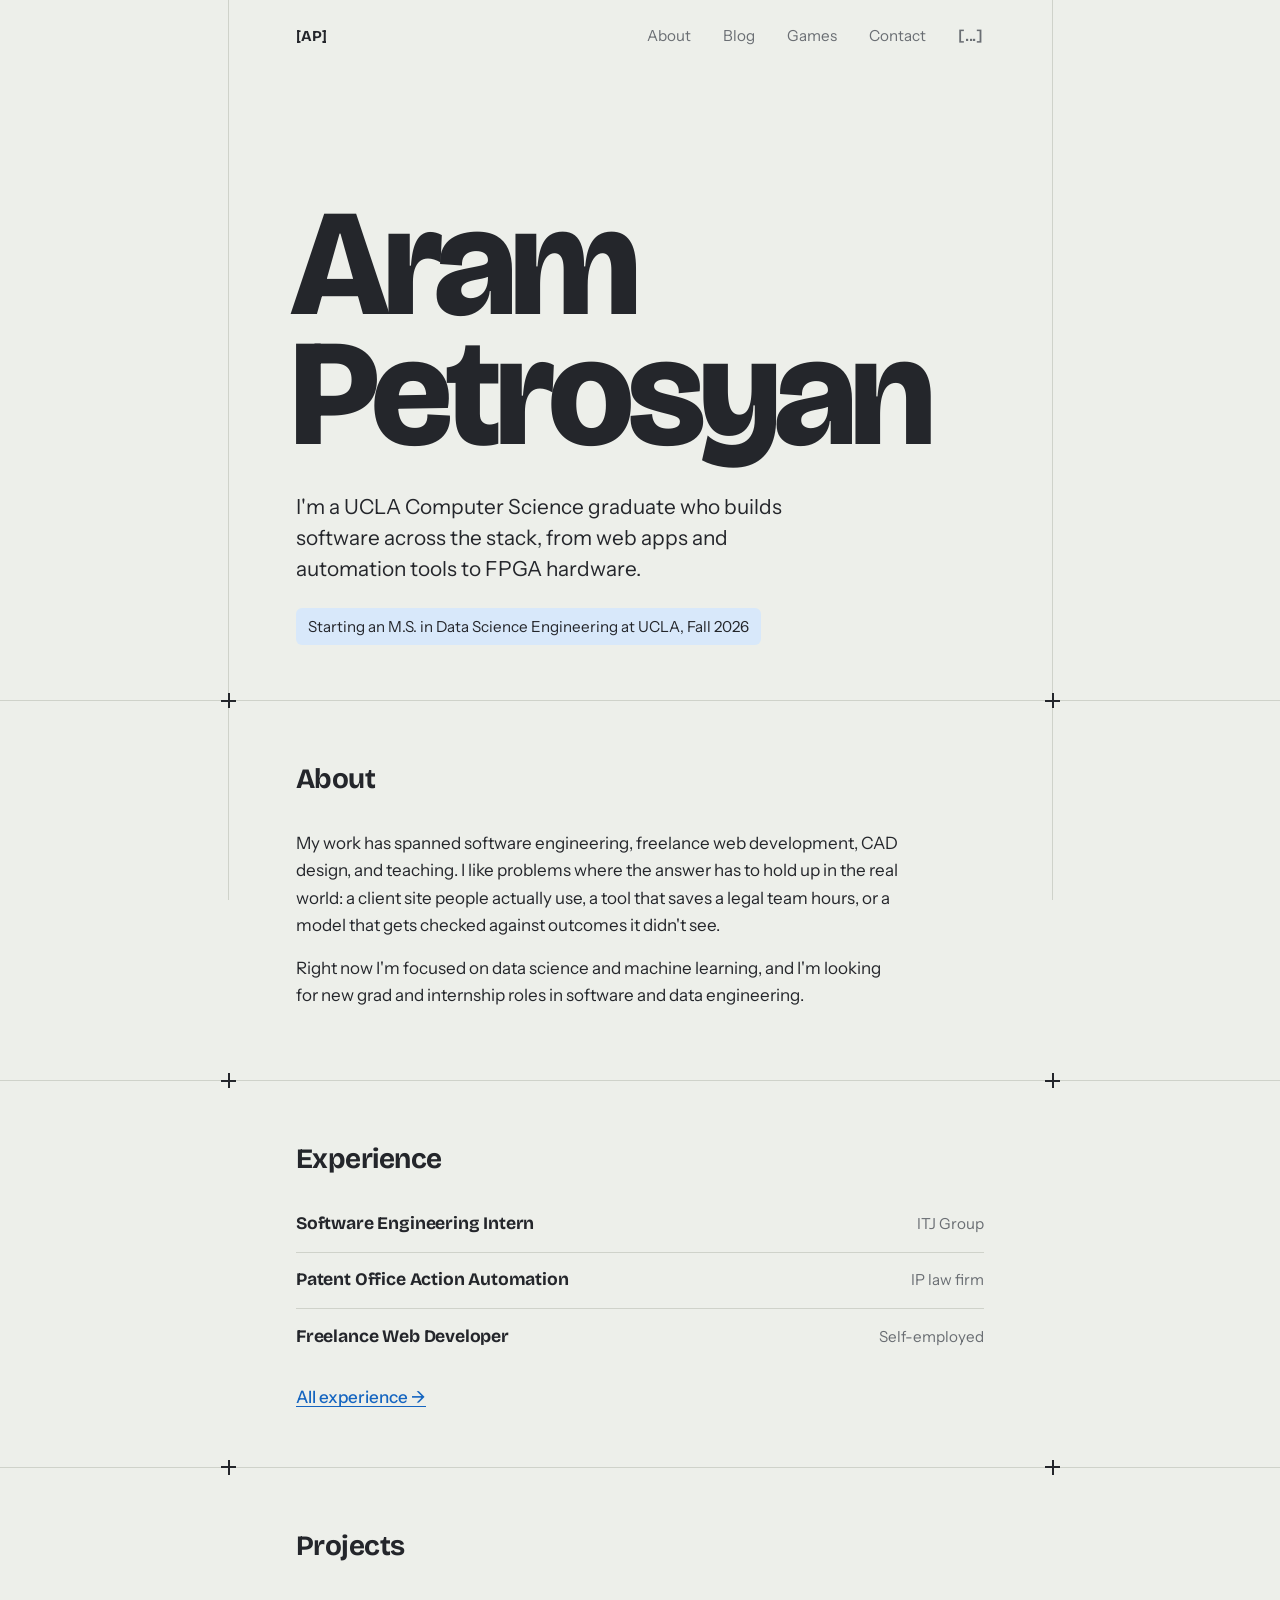
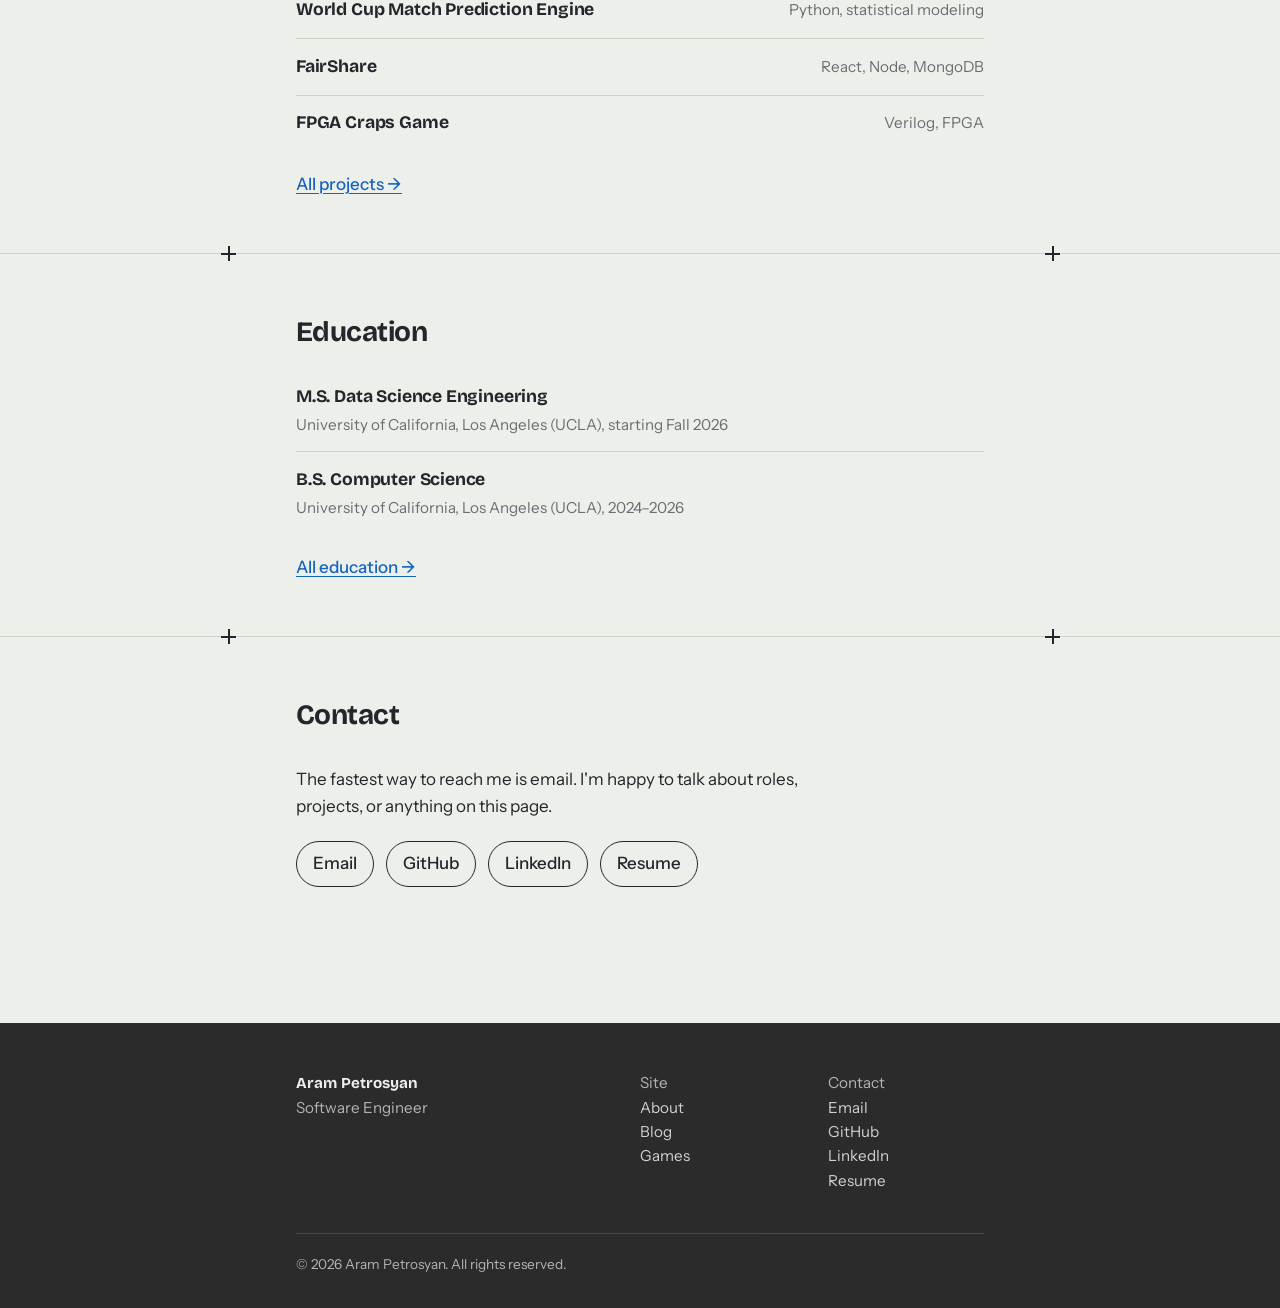
==== index.html @ 39c7d16b "Spell out UCLA's full name in education entries Use "University of California, Los Angeles (UCLA)" o" ====
<!DOCTYPE html>
<html lang="en">
<head>
<meta charset="UTF-8">
<meta name="viewport" content="width=device-width, initial-scale=1, viewport-fit=cover">
<title>AP | Portfolio</title>
<meta name="description" content="Aram, UCLA Computer Science graduate and incoming M.S. Data Science Engineering student. Software, web, and hardware projects.">
<link rel="icon" href="data:image/svg+xml,<svg xmlns='http://www.w3.org/2000/svg' viewBox='0 0 100 100'><text y='.9em' font-size='90'>&#128225;</text></svg>">

<!-- FONTS: loaded from Google Fonts. Change families here AND in styles.css -->
<link rel="preconnect" href="https://fonts.googleapis.com">
<link rel="preconnect" href="https://fonts.gstatic.com" crossorigin>
<link href="https://fonts.googleapis.com/css2?family=Bricolage+Grotesque:opsz,wght@12..96,500;12..96,700;12..96,800&family=Instrument+Sans:wght@400;500;600&display=swap" rel="stylesheet">

<!-- STYLES: all colors, fonts, and spacing live in this one file -->
<link rel="stylesheet" href="styles.css">

<!-- Applies saved theme before paint, then builds the settings panel -->
<script src="settings.js"></script>

<style>
/* Overview rows for Experience, Projects and Education: name on
   the left, detail on the right, with a link to the About page. */
.overview { list-style: none; margin: 0; padding: 0; }
.overview li {
  display: flex;
  flex-wrap: wrap;
  justify-content: space-between;
  align-items: baseline;
  gap: 0.15rem 1.5rem;
  padding: 0.85rem 0;
  border-top: 1px solid var(--line);
}
.overview li:first-child { border-top: 0; padding-top: 0; }
.overview h3 { font-size: 1.1rem; }
.overview span { color: var(--muted); font-size: 0.95rem; }
/* Education's school names are long, so they sit under the degree
   instead of beside it, keeping both rows the same shape. */
.overview.stacked li { flex-direction: column; }
.more {
  display: inline-block;
  margin-top: 1.25rem;
  font-weight: 500;
}
</style>
</head>

<body>

<!-- The two vertical rules of the drafting grid -->
<div class="page-rules" aria-hidden="true"></div>
<div class="wrap">

<!-- ============================================================
     BLOCK 1: NAV
     Add a menu item by copying one <li> line.
     Links starting with # jump to a section on this page.
     Links ending in .html go to another page.
     This nav is repeated on every page. If you change it here,
     change it on the others too.
     ============================================================ -->
<nav aria-label="Main">
  <a class="home" href="#" data-hover-text="[Aram Petrosyan]">[AP]</a>
  <ul>
    <li><a href="about.html">About</a></li>
    <li><a href="blog.html">Blog</a></li>
    <li><a href="games.html">Games</a></li>
    <li><a href="#contact">Contact</a></li>
    <li><a href="#" id="settings-btn" class="no-scramble" aria-haspopup="dialog" aria-expanded="false">[...]</a></li>
  </ul>
</nav>

<!-- ============================================================
     BLOCK 2: HERO
     Your name, one-line intro, and a status pill.
     ============================================================ -->
<header class="hero">
  <h1>Aram<br>Petrosyan</h1>
  <p>I'm a UCLA Computer Science graduate who builds software across the stack, from web apps and automation tools to FPGA hardware.</p>
  <span class="now">Starting an M.S. in Data Science Engineering at UCLA, Fall 2026</span>
</header>

<main>

<!-- ============================================================
     BLOCK 3: ABOUT
     Plain paragraphs. Add or remove <p> tags freely.
     ============================================================ -->
<section class="about" aria-labelledby="about-h">
  <h2 id="about-h">About</h2>
  <p>My work has spanned software engineering, freelance web development, CAD design, and teaching. I like problems where the answer has to hold up in the real world: a client site people actually use, a tool that saves a legal team hours, or a model that gets checked against outcomes it didn't see.</p>
  <p>Right now I'm focused on data science and machine learning, and I'm looking for new grad and internship roles in software and data engineering.</p>
</section>

<!-- ============================================================
     BLOCKS 4-6: EXPERIENCE, PROJECTS, EDUCATION (overview)
     A short preview of each. The full lists live on about.html;
     keep the highlights here in step with what's there.
     Each row is one <li>: name on the left, detail on the right.
     ============================================================ -->
<section aria-labelledby="exp-h">
  <h2 id="exp-h">Experience</h2>
  <ul class="overview">
    <li><h3>Software Engineering Intern</h3><span>ITJ Group</span></li>
    <li><h3>Patent Office Action Automation</h3><span>IP law firm</span></li>
    <li><h3>Freelance Web Developer</h3><span>Self-employed</span></li>
  </ul>
  <a class="more" href="about.html#experience">All experience &rarr;</a>
</section>

<section aria-labelledby="proj-h">
  <h2 id="proj-h">Projects</h2>
  <ul class="overview">
    <li><h3>World Cup Match Prediction Engine</h3><span>Python, statistical modeling</span></li>
    <li><h3>FairShare</h3><span>React, Node, MongoDB</span></li>
    <li><h3>FPGA Craps Game</h3><span>Verilog, FPGA</span></li>
  </ul>
  <a class="more" href="about.html#projects">All projects &rarr;</a>
</section>

<section aria-labelledby="edu-h">
  <h2 id="edu-h">Education</h2>
  <ul class="overview stacked">
    <li><h3>M.S. Data Science Engineering</h3><span>University of California, Los Angeles (UCLA), starting Fall 2026</span></li>
    <li><h3>B.S. Computer Science</h3><span>University of California, Los Angeles (UCLA), 2024&ndash;2026</span></li>
  </ul>
  <a class="more" href="about.html#education">All education &rarr;</a>
</section>

<!-- ============================================================
     BLOCK 7: CONTACT
     Each button is one <li>. The same links are in the footer.
     Resume: the PDF lives in files/. Update this path if
     you rename the file.
     ============================================================ -->
<section id="contact" class="contact" aria-labelledby="contact-h">
  <h2 id="contact-h">Contact</h2>
  <p>The fastest way to reach me is email. I'm happy to talk about roles, projects, or anything on this page.</p>
  <ul>
    <li><a href="mailto:apetrosyan15@ucla.edu">Email</a></li>
    <li><a href="https://github.com/aarampetrosyann">GitHub</a></li>
    <li><a href="https://linkedin.com/in/a-petrosyan">LinkedIn</a></li>
    <li><a href="files/aram-petrosyan-resume.pdf">Resume</a></li>
  </ul>
</section>

</main>

</div>

<!-- FOOTER: same on every page. Keep the copies on every page in sync.
     Links use this page's path back to the site root. -->
<footer class="site-footer">
  <div class="footer-inner">
    <div class="footer-cols">
      <div class="footer-id">
        <a class="footer-name" href="index.html">Aram Petrosyan</a>
        <p>Software Engineer</p>
      </div>
      <div>
        <p class="footer-h">Site</p>
        <ul>
          <li><a href="about.html">About</a></li>
          <li><a href="blog.html">Blog</a></li>
          <li><a href="games.html">Games</a></li>
        </ul>
      </div>
      <div>
        <p class="footer-h">Contact</p>
        <ul>
          <li><a href="mailto:apetrosyan15@ucla.edu">Email</a></li>
          <li><a href="https://github.com/aarampetrosyann">GitHub</a></li>
          <li><a href="https://linkedin.com/in/a-petrosyan">LinkedIn</a></li>
          <li><a href="files/aram-petrosyan-resume.pdf">Resume</a></li>
        </ul>
      </div>
    </div>
    <p class="footer-copy">&copy; <span class="yr">2026</span> Aram Petrosyan. All rights reserved.</p>
  </div>
</footer>

<!-- Hover scramble effect on the nav links -->
<script src="scramble.js"></script>
<script src="navpanel.js"></script>
<script src="marks.js"></script>
<script src="footer.js"></script>
</body>
</html>
---- styles.css ----
/* ============================================================
   1. DESIGN TOKENS
   Change a color or font here and it updates everywhere.
   Two palettes. Which one is used comes from the Theme setting
   in the nav panel, which defaults to light and is remembered
   per visitor. settings.js writes data-theme on <html>.
   ============================================================ */
:root {
  --paper:       #0D0D0D;  /* page background, neutral near-black */
  --ink:         #ECECEC;  /* main text, neutral off-white */
  --muted:       #9A9A9A;  /* secondary text: companies, stacks */
  --line:        #2C2C2C;  /* dividers and the timeline rail */
  --accent:      #1E90FF;  /* links and timeline dots, dodger blue */
  --accent-soft: #10243C;  /* status pill and code block background */
  --alert:       #D8293F;  /* the 404 number, cardinal red */
  --surface:     #C8C8C8;  /* nav hover panel, a neutral light gray */

  /* Game tiles on games.html. Each game has a box color and a
     text color picked for contrast on it. Same in both themes. */
  --game-takuzu:      #93C572;  /* pistachio green */
  --game-takuzu-ink:  #0D0D0D;
  --game-kakuro:      #1E90FF;  /* dodger blue */
  --game-kakuro-ink:  #0D0D0D;
  --game-shikaku:     #C41E3A;  /* cardinal red */
  --game-shikaku-ink: #0D0D0D;

  --display: "Bricolage Grotesque", "Helvetica Neue", Arial, sans-serif;
  --body:    "Instrument Sans", system-ui, -apple-system, "Segoe UI", sans-serif;

  --measure: 46rem;        /* max width of the whole page */
  --gutter: 2.75rem;       /* breathing room between text and the rules */
  --edge: min(calc(var(--measure) / 2 + var(--gutter)), calc(50vw - 1px)); /* x of the vertical rules */

  color-scheme: dark;      /* makes scrollbars and form fields match */

  box-sizing: border-box;
  padding-top: env(safe-area-inset-top, 0px);
  padding-bottom: env(safe-area-inset-bottom, 0px);
}

/* Light theme. Applied when the settings panel sets
   data-theme="light" on <html>. Dark is the default. */
:root[data-theme="light"] {
  --paper:       #EDEFEA;
  --ink:         #24262B;
  --muted:       #6A6E73;
  --line:        #CFD2CA;
  --accent:      #1565C0;
  --accent-soft: #D8E8FA;
  --alert:       #B31E36;
  --surface:     #2B2B2B;  /* nav hover panel, a neutral dark gray */
  color-scheme: light;
}

/* ============================================================
   2. BASE
   ============================================================ */
*, *::before, *::after { box-sizing: inherit; }

html {
  scroll-behavior: smooth;
  scroll-padding-top: env(safe-area-inset-top, 0px);
}
@media (prefers-reduced-motion: reduce) {
  html { scroll-behavior: auto; }
}

body {
  margin: 0;
  background: var(--paper);
  color: var(--ink);
  font-family: var(--body);
  font-size: 1.0625rem;
  line-height: 1.6;
  -webkit-font-smoothing: antialiased;
}

a {
  color: var(--accent);
  text-underline-offset: 3px;
  text-decoration-thickness: 1px;
}
a:hover { text-decoration-thickness: 2px; }

:focus-visible {
  outline: 2px solid var(--accent);
  outline-offset: 3px;
  border-radius: 2px;
}

.wrap {
  position: relative;      /* the nav hover panel positions against this */
  max-width: var(--measure);
  margin: 0 auto;
  padding: 0 1.5rem;
}

/* Every section gets the same rhythm and divider. */
section {
  position: relative;
  padding: 3.5rem 0;
}

h2 {
  font-family: var(--display);
  font-weight: 700;
  font-size: 1.75rem;
  letter-spacing: -0.02em;
  margin: 0 0 1.75rem;
}

h3 {
  font-family: var(--display);
  font-weight: 700;
  font-size: 1.2rem;
  letter-spacing: -0.01em;
  margin: 0;
}

/* ============================================================
   3. NAV  (block 1)
   ============================================================ */
nav {
  display: flex;
  flex-wrap: wrap;
  justify-content: space-between;
  align-items: center;
  gap: 0.5rem 1.5rem;
  padding: 1.5rem 0;
  font-size: 0.95rem;
}
nav .home {
  font-family: var(--display);
  font-weight: 700;
  color: var(--ink);
  text-decoration: none;
}
nav ul {
  list-style: none;
  display: flex;
  flex-wrap: wrap;
  gap: 2rem;              /* breathing room for the hover scramble */
  margin: 0;
  padding: 0;
}
nav ul li { white-space: nowrap; }
nav ul [aria-current="page"] { color: var(--ink); font-weight: 600; }
nav ul a { color: var(--muted); text-decoration: none; }
nav ul a:hover { color: var(--ink); }
nav a { transition: color 0.2s ease; }

/* While the hover panel is down, the header sits on the bright panel
   surface, so its text takes the page background color instead. */
body.nav-open nav .home,
body.nav-open nav ul a,
body.nav-open nav ul a:hover,
body.nav-open nav ul [aria-current="page"] { color: var(--paper); }

/* ============================================================
   4. HERO  (block 2)
   The one loud moment on the page. Keep everything else quiet.
   ============================================================ */
.hero {
  position: relative;
  /* Generous top padding so the nav panel slides over empty space
     rather than across the name. */
  padding: 8rem 0 3.5rem;
}
.hero h1 {
  font-family: var(--display);
  font-weight: 800;
  font-size: clamp(4.5rem, 18vw, 9.5rem); /* scales with screen width */
  line-height: 0.85;
  letter-spacing: -0.045em;
  margin: 0 0 2rem -0.04em;
}
.hero p {
  font-size: 1.3rem;
  line-height: 1.5;
  max-width: 34rem;
  margin: 0 0 1.5rem;
}
.now {
  display: inline-block;
  background: var(--accent-soft);
  padding: 0.4rem 0.75rem;
  border-radius: 6px;
  font-size: 0.95rem;
}

/* ============================================================
   5. ABOUT  (block 3)
   ============================================================ */
.about p { margin: 0 0 1rem; max-width: 38rem; }

/* ============================================================
   6. EXPERIENCE  (block 4)
   A vertical rail, since a career actually is a sequence.
   ============================================================ */
.timeline {
  list-style: none;
  margin: 0;
  padding: 0 0 0 1.25rem;
  border-left: 2px solid var(--line);
}
.timeline li { position: relative; padding-bottom: 1.75rem; }
.timeline li:last-child { padding-bottom: 0; }
.timeline li::before {           /* the dot on the rail */
  content: "";
  position: absolute;
  left: calc(-1.25rem - 6px);
  top: 0.45rem;
  width: 10px;
  height: 10px;
  border-radius: 50%;
  background: var(--paper);
  border: 2px solid var(--accent);
}
.timeline p { margin: 0; }
.org { color: var(--muted); margin: 0.1rem 0 0.35rem; }

/* ============================================================
   7. PROJECTS  (block 5)
   Plain rows separated by rules, not boxed cards.
   ============================================================ */
.projects { list-style: none; margin: 0; padding: 0; }
.projects li {
  display: grid;
  grid-template-columns: 1fr auto;  /* title left, links right */
  gap: 0.25rem 1.5rem;
  padding: 1.25rem 0;
  border-top: 1px solid var(--line);
}
.projects li:first-child { border-top: 0; padding-top: 0; }
.projects p {
  grid-column: 1 / -1;
  margin: 0.3rem 0 0;
  max-width: 38rem;
}
.projects .links { font-size: 0.95rem; white-space: nowrap; }
/* Code and Demo links sit quietly in the row's own text color, and
   only pick up the accent and a heavier underline on hover. */
.projects .links a {
  color: var(--ink);
  text-decoration-color: currentColor;
}
.projects .links a:hover {
  color: var(--accent);
  text-decoration-thickness: 2px;
}
.stack {
  grid-column: 1 / -1;
  margin-top: 0.4rem;
  color: var(--muted);
  font-size: 0.9rem;
}

/* ============================================================
   8. EDUCATION  (block 6)
   ============================================================ */
.edu { display: grid; gap: 1.25rem; }
.edu p { margin: 0.1rem 0 0; color: var(--muted); }

/* ============================================================
   9. CONTACT  (block 7)
   ============================================================ */
.contact p { margin: 0 0 1.25rem; max-width: 34rem; }
.contact ul {
  list-style: none;
  margin: 0;
  padding: 0;
  display: flex;
  flex-wrap: wrap;
  gap: 0.75rem;
}
.contact ul a {
  display: inline-block;
  padding: 0.55rem 1rem;
  border: 1.5px solid var(--ink);
  border-radius: 999px;
  color: var(--ink);
  text-decoration: none;
  font-weight: 500;
}
.contact ul a:hover { background: var(--ink); color: var(--paper); }

/* ============================================================
   10. FOOTER  (every page)
   A full-width band below the content, in the same color as the
   nav hover panel: dark gray in light mode, light gray in dark.
   It sits outside .wrap so it can run edge to edge.
   ============================================================ */
.site-footer {
  margin-top: 5rem;
  background: var(--surface);
  color: var(--paper);
  font-size: 0.95rem;
  line-height: 1.6;
}
.footer-inner {
  max-width: var(--measure);
  margin: 0 auto;
  padding: 3rem 1.5rem 2rem;
}
.footer-cols {
  display: grid;
  grid-template-columns: 2fr 1fr 1fr;
  gap: 2rem;
}
.footer-cols p { margin: 0; }
.footer-cols ul { list-style: none; margin: 0; padding: 0; }
.footer-name {
  font-family: var(--display);
  font-weight: 700;
  text-decoration: none;
}
.footer-id p,
.footer-h { opacity: 0.7; }
.site-footer a { color: var(--paper); }
.footer-cols ul a { text-decoration: none; opacity: 0.85; }
.footer-cols ul a:hover { opacity: 1; text-decoration: underline; }
.footer-copy {
  margin: 2.5rem 0 0;
  padding-top: 1.25rem;
  border-top: 1px solid color-mix(in srgb, var(--paper) 20%, transparent);
  font-size: 0.85rem;
  opacity: 0.7;
}

@media (max-width: 560px) {
  .footer-cols { grid-template-columns: 1fr 1fr; }
  .footer-id { grid-column: 1 / -1; }
}

/* ============================================================
   11. SMALL SCREENS
   Everything above is mobile-safe already; these are tweaks.
   ============================================================ */
@media (max-width: 560px) {
  nav ul { gap: 1.1rem; font-size: 0.9rem; }
  .hero { padding-top: 5rem; }
  .hero p { font-size: 1.15rem; }
  .projects li { grid-template-columns: 1fr; }
}

/* ============================================================
   12. SUBPAGE HEADER  (games.html, blog.html)
   Smaller than the home hero so the home page stays the loudest.
   ============================================================ */
.page-head {
  position: relative;
  padding: 6rem 0 2.5rem;   /* clears the nav panel, same as the hero */
}
.page-head h1 {
  font-family: var(--display);
  font-weight: 800;
  font-size: clamp(2.75rem, 9vw, 4.5rem);
  line-height: 0.95;
  letter-spacing: -0.035em;
  margin: 0 0 1rem -0.03em;
}
.page-head p {
  font-size: 1.15rem;
  max-width: 34rem;
  margin: 0;
}

.note { color: var(--muted); margin: 0; }

/* ============================================================
   14. POST LIST  (blog.html)
   ============================================================ */
.posts { list-style: none; margin: 0; padding: 0; }
.posts li {
  padding: 1.5rem 0;
  border-top: 1px solid var(--line);
}
.posts li:first-child { border-top: 0; padding-top: 0; }
.posts h3 { margin: 0.2rem 0 0; font-size: 1.35rem; }
.posts h3 a { color: var(--ink); text-decoration: none; }
.posts h3 a:hover { color: var(--accent); }
.posts p { margin: 0.4rem 0 0; max-width: 36rem; }

.date {
  color: var(--muted);
  font-size: 0.9rem;
  margin: 0;
}

/* ============================================================
   15. POST PAGE  (posts/*.html)
   Longer line-height and tighter measure for reading.
   ============================================================ */
.post {
  padding: 3rem 0 2rem;
  max-width: 34rem;
}
.post h1 {
  font-family: var(--display);
  font-weight: 800;
  font-size: clamp(2.25rem, 7vw, 3.25rem);
  line-height: 1.05;
  letter-spacing: -0.03em;
  margin: 0.5rem 0 2rem;
}
.post h2 {
  font-size: 1.4rem;
  margin: 2.5rem 0 0.75rem;
}
.post p { margin: 0 0 1.25rem; line-height: 1.7; }

.post blockquote {
  margin: 1.75rem 0;
  padding-left: 1.25rem;
  border-left: 3px solid var(--accent);
  color: var(--muted);
}
.post blockquote p { margin: 0; }

.post pre {
  background: var(--accent-soft);
  padding: 1rem 1.25rem;
  border-radius: 8px;
  overflow-x: auto;      /* long lines scroll inside the box */
  font-size: 0.9rem;
  line-height: 1.5;
}
.post code { font-family: ui-monospace, "SF Mono", Menlo, Consolas, monospace; }

/* ============================================================
   16. 404 PAGE  (404.html)
   Centered in the viewport, one big pistachio number.
   ============================================================ */
.notfound {
  min-height: 60vh;
  display: flex;
  flex-direction: column;
  justify-content: center;
  padding: 4rem 0;
  border-bottom: 0;
}
.notfound .code {
  font-family: var(--display);
  font-weight: 800;
  font-size: clamp(5rem, 20vw, 11rem);
  line-height: 0.8;
  letter-spacing: -0.05em;
  color: var(--alert);
  margin: 0 0 1.5rem -0.04em;
}
.notfound h1 {
  font-family: var(--display);
  font-weight: 700;
  font-size: clamp(1.75rem, 5vw, 2.5rem);
  letter-spacing: -0.02em;
  margin: 0 0 0.75rem;
}
.notfound > p {
  color: var(--muted);
  max-width: 30rem;
  margin: 0 0 2rem;
}
/* ============================================================
   17. SETTINGS PANEL  (the [...] tab in the nav)
   ============================================================ */
#settings-btn {
  letter-spacing: 0.05em;
  font-weight: 600;
}
#settings-btn[aria-expanded="true"] { color: var(--ink); }

.settings-panel {
  position: fixed;
  top: calc(4.25rem + env(safe-area-inset-top, 0px));
  right: 1.5rem;
  z-index: 20;
  width: 13rem;
  padding: 1rem;
  background: var(--paper);
  border: 1px solid var(--line);
  border-radius: 10px;
  box-shadow: 0 12px 32px rgba(0, 0, 0, 0.45);
}
.settings-row-label {
  margin: 0 0 0.45rem;
  color: var(--muted);
  font-size: 0.8rem;
  text-transform: uppercase;
  letter-spacing: 0.08em;
}
.settings-row-label + .settings-seg { margin-bottom: 1rem; }
.settings-seg:last-child { margin-bottom: 0; }

.settings-seg {
  display: flex;
  border: 1px solid var(--line);
  border-radius: 999px;
  overflow: hidden;
}
.settings-seg button {
  flex: 1;
  font: inherit;
  font-size: 0.9rem;
  padding: 0.4rem 0;
  background: none;
  border: 0;
  color: var(--muted);
  cursor: pointer;
}
.settings-seg button:hover { color: var(--ink); }
.settings-seg button[aria-pressed="true"] {
  background: var(--accent);
  color: var(--paper);
  font-weight: 600;
}

@media (max-width: 560px) {
  .settings-panel { right: 1rem; left: 1rem; width: auto; }
}

/* ============================================================
   18. NAV HOVER PANEL  (built by navpanel.js)
   Pinned to the very top of the screen and full width, it slides
   down behind the header on tab hover. The header sits above it,
   so the nav stays readable over the panel background.
   ============================================================ */
nav {
  position: relative;
  z-index: 12;             /* keeps the header above the panel */
}

.navpanel {
  position: fixed;
  top: 0;
  left: 0;
  right: 0;
  width: 100%;
  z-index: 10;
  background: var(--surface);
  overflow: hidden;        /* clips the content while closed */
  max-height: 0;
  pointer-events: none;
  /* max-height is set in px by navpanel.js, measured from the real
     content, so the animation time matches the visible movement. */
  transition: max-height 0.55s cubic-bezier(0.32, 0.12, 0.2, 1);
}
.navpanel.open {
  pointer-events: auto;
}

.navpanel-inner {
  position: relative;      /* the settings block positions against this */
  max-width: var(--measure);
  margin: 0 auto;
  /* padding-top is set by navpanel.js to clear the header */
  padding: 0 1.5rem 1.4rem;
  /* One shared line height for everything in the panel, and no
     gaps between rows, so each line of the description sits level
     with the matching row in the columns beside it. */
  font-size: 0.95rem;
  line-height: 1.6;
  transform: translateY(-0.5rem);
  opacity: 0;
  transition: transform 0.52s cubic-bezier(0.22, 0.61, 0.25, 1), opacity 0.4s ease;
}
.navpanel.open .navpanel-inner {
  transform: translateY(0);
  opacity: 1;
}

/* Crossfade when moving between tabs while the panel is open.
   navpanel.js adds .swapping, waits for the fade out, swaps the
   text, then removes it so the new text fades back in. */
.navpanel-inner > * {
  transition: opacity 0.22s ease, transform 0.22s ease;
}
.navpanel-inner.swapping > * {
  opacity: 0;
  transform: translateY(-2px);
  transition-duration: 0.16s;
}
@media (prefers-reduced-motion: reduce) {
  .navpanel-inner > * { transition: none; }
  .navpanel-inner.swapping > * { transform: none; }
}

.navpanel-title {
  font-family: var(--display);
  font-weight: 700;
  font-size: 0.95rem;      /* same size as [AP] in the corner */
  color: var(--paper);     /* page background color, on the bright panel */
  margin: 0;
}
.navpanel-desc {
  margin: 0;
  color: var(--paper);
  opacity: 0.88;
  /* max-width is set by navpanel.js so the line stops short of the
     first tab. This value only applies before that runs. */
  max-width: 22rem;
}

@media (max-width: 560px) {
  .navpanel-inner { padding-bottom: 1.2rem; }
}

/* ============================================================
   19. SETTINGS INSIDE THE NAV PANEL
   Rows are placed by navpanel.js so the first one lines up
   under the first tab, with its choices lined up under Blog.
   ============================================================ */
.navpanel-settings {
  position: absolute;
  display: grid;
  color: var(--paper);
}
/* Needed because display: grid above overrides the browser's own
   rule for the hidden attribute, which is what kept the settings
   rows showing on every tab instead of only under [...]. */
.navpanel-settings[hidden] { display: none; }
.navset-row { display: flex; align-items: baseline; gap: 1rem; }
.navset-label { flex: 0 0 var(--navset-label, auto); opacity: 0.7; }
.navset-opts { display: flex; align-items: baseline; gap: 0.4rem; }
.navset-opts button {
  font: inherit;
  background: none;
  border: 0;
  padding: 0;
  color: var(--paper);
  opacity: 0.5;
  cursor: pointer;
}
.navset-opts button:hover { opacity: 0.85; }
.navset-opts button[aria-pressed="true"] {
  opacity: 1;
  font-weight: 700;
}
.navset-sep { opacity: 0.35; }

/* Link column under the first tab, e.g. the game list on Games
   or the section list on About.
   Placed by navpanel.js the same way as the settings rows. */
.navpanel-links {
  position: absolute;
  display: grid;
  margin: 0;
  padding: 0;
  list-style: none;
}
.navpanel-links[hidden] { display: none; }
.navpanel-links a {
  color: var(--paper);
  opacity: 0.7;
  text-decoration: none;
}
.navpanel-links a:hover { opacity: 1; }

/* ============================================================
   20. PAGE BLUR BEHIND THE PANEL
   Sits below the panel and the header, so both stay sharp.
   ============================================================ */
.navblur {
  position: fixed;
  inset: 0;
  z-index: 9;
  pointer-events: none;
  opacity: 0;
  backdrop-filter: blur(4px);
  -webkit-backdrop-filter: blur(4px);
  background: color-mix(in srgb, var(--paper) 35%, transparent);
  transition: opacity 0.5s cubic-bezier(0.32, 0.12, 0.2, 1);
}
.navblur.on { opacity: 1; }

@media (max-width: 560px) {
  .navpanel-settings,
  .navpanel-links {
    position: static;
    margin-top: 1rem;
  }
}

/* ============================================================
   21. DRAFTING GRID
   Horizontal dividers run the full width of the window, two
   vertical rules run the full height at the content edges, and
   a bold + sits at every crossing.

   The divider is a pseudo-element, not a background, because a
   background is clipped to its element and would stop at the
   content column. The + marks are added by marks.js.
   ============================================================ */
.hero::after,
.page-head::after,
section::after {
  content: "";
  position: absolute;
  bottom: 0;
  left: 50%;
  transform: translateX(-50%);
  width: 100vw;
  height: 1px;
  background: var(--line);
}

/* The last section on a page closes nothing off, so no line there. */
section:last-of-type::after { content: none; }

.xmark {
  /* A drawn cross rather than a + character. Its two bars are
     centered on the exact hairline positions, so the lines run
     inside the bars instead of across the glyph. Font metrics
     never enter into it, and nothing needs masking. */
  position: absolute;
  bottom: 0;
  width: 15px;
  height: 15px;
  /* the half pixels center it on the 1px lines, not beside them */
  transform: translate(calc(-50% + 0.5px), calc(50% - 0.5px));
  /* ::after is generated as the element's last child, so the divider
     line paints after these spans. Lifting them one layer puts the
     cross on top, where it hides the hairline instead of being cut
     by it. */
  z-index: 1;
  pointer-events: none;
}
.xmark::before,
.xmark::after {
  content: "";
  position: absolute;
  background: var(--ink);
}
.xmark::before {          /* vertical bar */
  top: 0;
  bottom: 0;
  left: 50%;
  width: 2px;
  transform: translateX(-50%);
}
.xmark::after {           /* horizontal bar */
  left: 0;
  right: 0;
  top: 50%;
  height: 2px;
  transform: translateY(-50%);
}
.xmark.left  { left: calc(50% - var(--edge)); }
.xmark.right { left: calc(50% + var(--edge)); }

.page-rules {
  position: fixed;
  inset: 0;
  z-index: -1;                        /* behind the content, above the page background */
  pointer-events: none;
}
.page-rules::before,
.page-rules::after {
  content: "";
  position: absolute;
  top: 0;
  bottom: 0;
  width: 1px;
  background: var(--line);
}
.page-rules::before { left: calc(50% - var(--edge)); }
.page-rules::after  { left: calc(50% + var(--edge)); }

/* Below the content column width the rules would sit on the very
   edge of the screen, so they are dropped along with the marks. */
@media (max-width: 52rem) {
  .page-rules { display: none; }
  .xmark { display: none; }
}
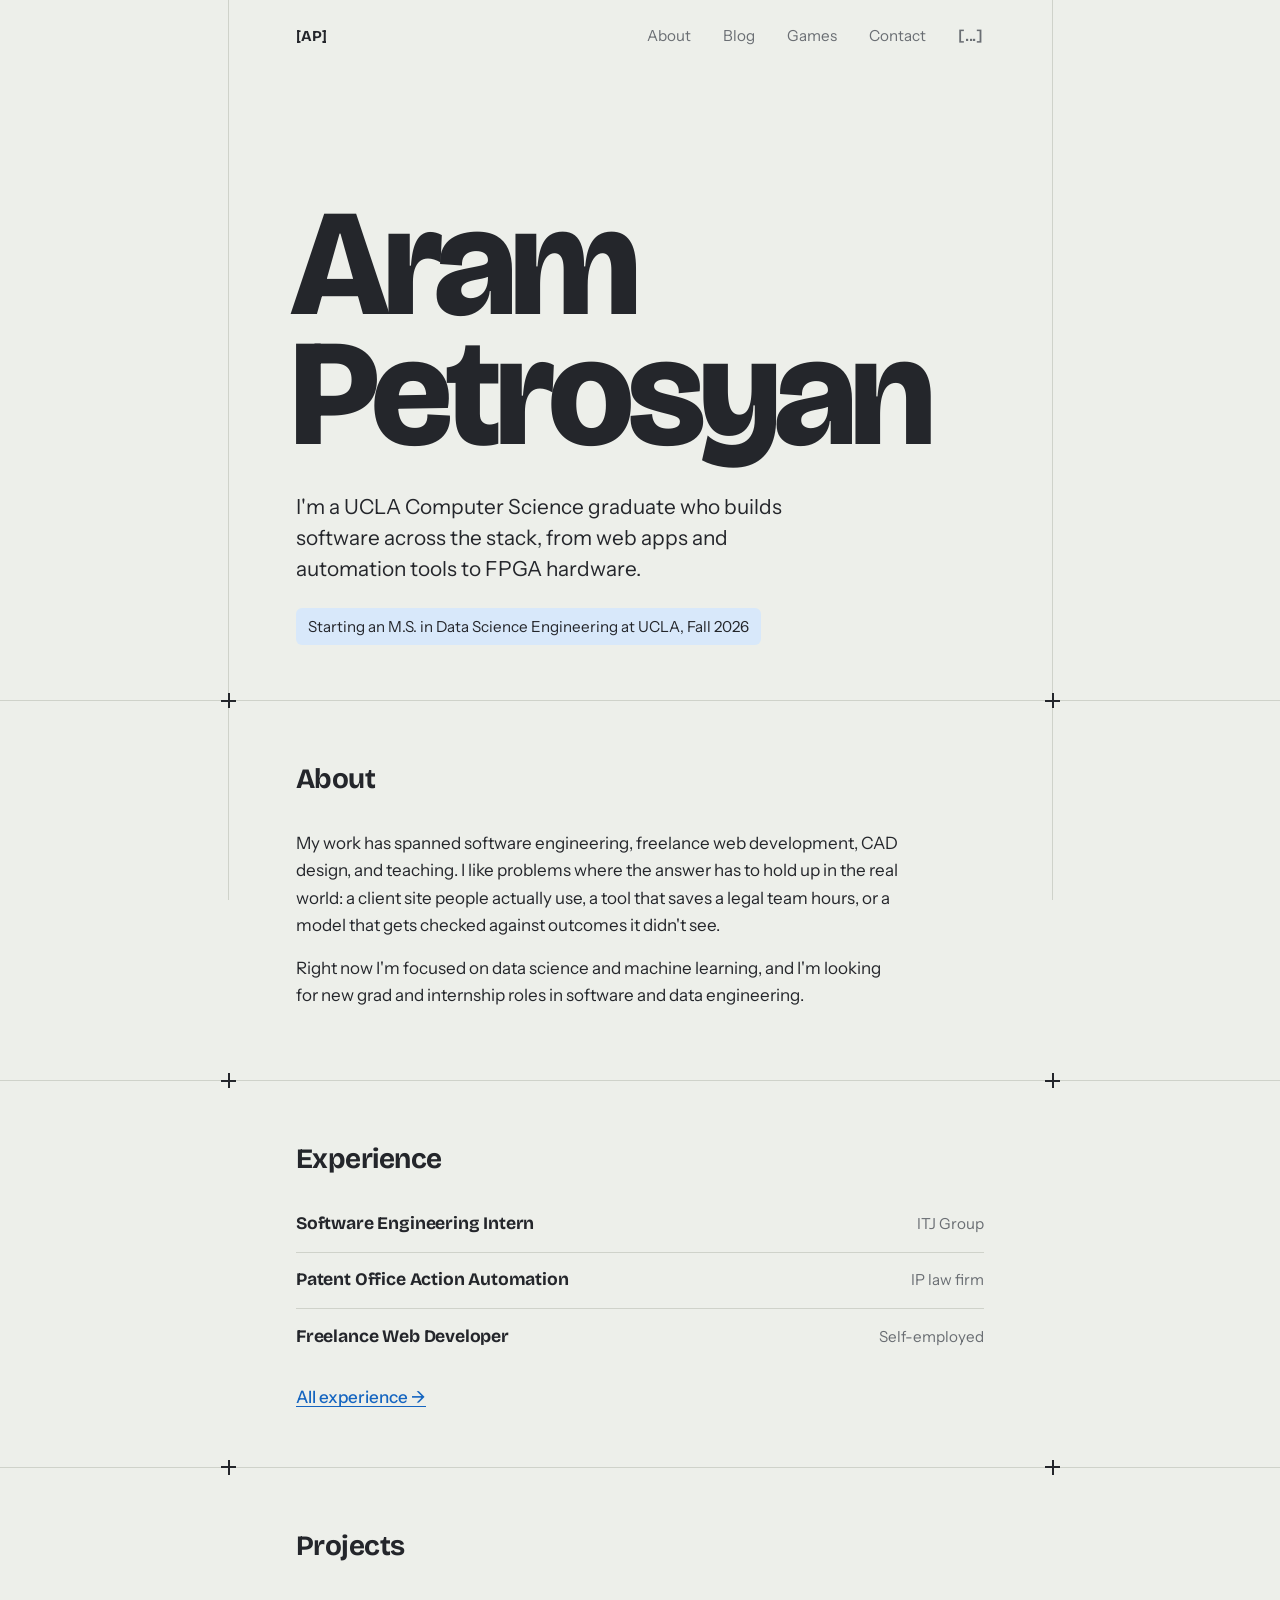
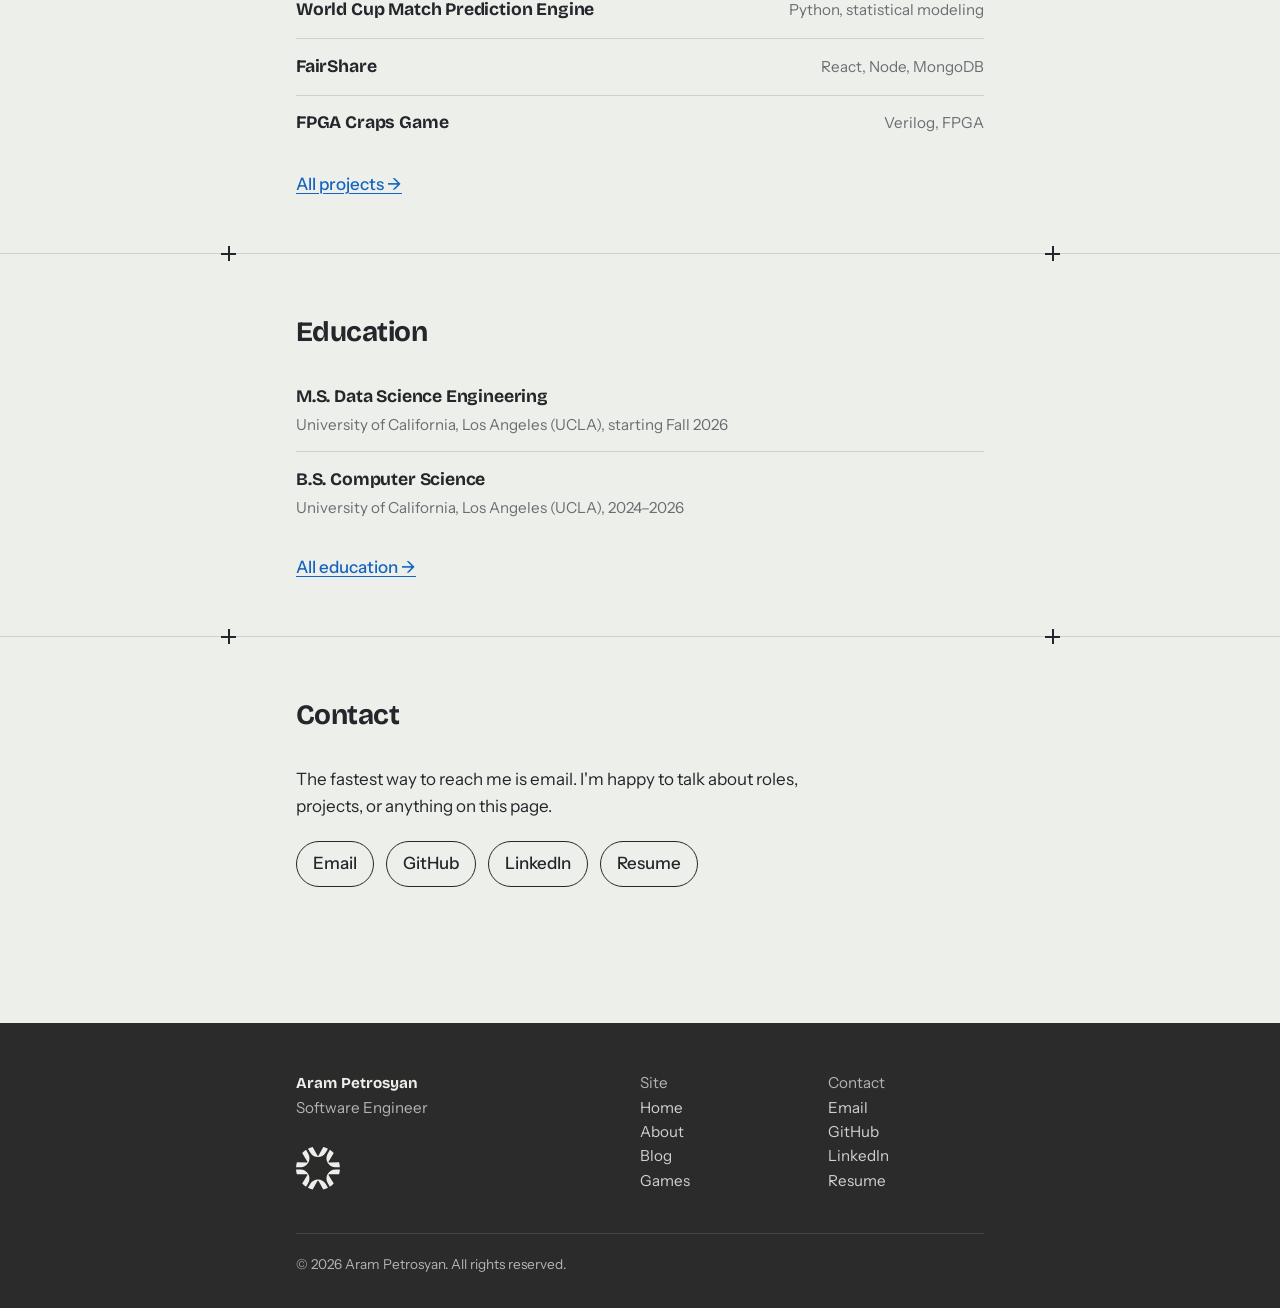
==== commit fe99c2c4: "Add site logo as tab icon and in the footer, add footer Home link - icons/logo.svg is the site logo." ====
--- a/index.html
+++ b/index.html
@@ -5,7 +5,9 @@
 <meta name="viewport" content="width=device-width, initial-scale=1, viewport-fit=cover">
 <title>AP | Portfolio</title>
 <meta name="description" content="Aram, UCLA Computer Science graduate and incoming M.S. Data Science Engineering student. Software, web, and hardware projects.">
-<link rel="icon" href="data:image/svg+xml,<svg xmlns='http://www.w3.org/2000/svg' viewBox='0 0 100 100'><text y='.9em' font-size='90'>&#128225;</text></svg>">
+<link rel="icon" href="icons/favicon.svg" type="image/svg+xml">
+<link rel="icon" href="icons/favicon-32.png" type="image/png" sizes="32x32">
+<link rel="apple-touch-icon" href="icons/apple-touch-icon.png">
 
 <!-- FONTS: loaded from Google Fonts. Change families here AND in styles.css -->
 <link rel="preconnect" href="https://fonts.googleapis.com">
@@ -156,10 +158,12 @@
       <div class="footer-id">
         <a class="footer-name" href="index.html">Aram Petrosyan</a>
         <p>Software Engineer</p>
+        <span class="footer-logo" aria-hidden="true"></span>
       </div>
       <div>
         <p class="footer-h">Site</p>
         <ul>
+          <li><a href="index.html">Home</a></li>
           <li><a href="about.html">About</a></li>
           <li><a href="blog.html">Blog</a></li>
           <li><a href="games.html">Games</a></li>
--- a/styles.css
+++ b/styles.css
@@ -316,6 +316,27 @@
 }
 .footer-id p,
 .footer-h { opacity: 0.7; }
+/* Name on top, logo at the bottom of the column, so the logo's
+   bottom edge lines up with the last links (Games, Resume). */
+.footer-id {
+  display: flex;
+  flex-direction: column;
+  align-items: flex-start;
+}
+.footer-id p { margin-bottom: 1rem; }  /* minimum gap above the logo */
+/* The logo is a mask over a block of the footer text color, so the
+   one black SVG turns light or dark to match the theme. The path is
+   relative to this stylesheet, so it works from every page. */
+.footer-logo {
+  display: block;
+  margin-top: auto;        /* pushes it to the bottom of the column */
+  margin-bottom: 0.2rem;   /* sits on the text, not the line's descender space */
+  width: 2.75rem;
+  aspect-ratio: 100 / 98;
+  background: var(--paper);
+  -webkit-mask: url("icons/logo.svg") no-repeat center / contain;
+  mask: url("icons/logo.svg") no-repeat center / contain;
+}
 .site-footer a { color: var(--paper); }
 .footer-cols ul a { text-decoration: none; opacity: 0.85; }
 .footer-cols ul a:hover { opacity: 1; text-decoration: underline; }
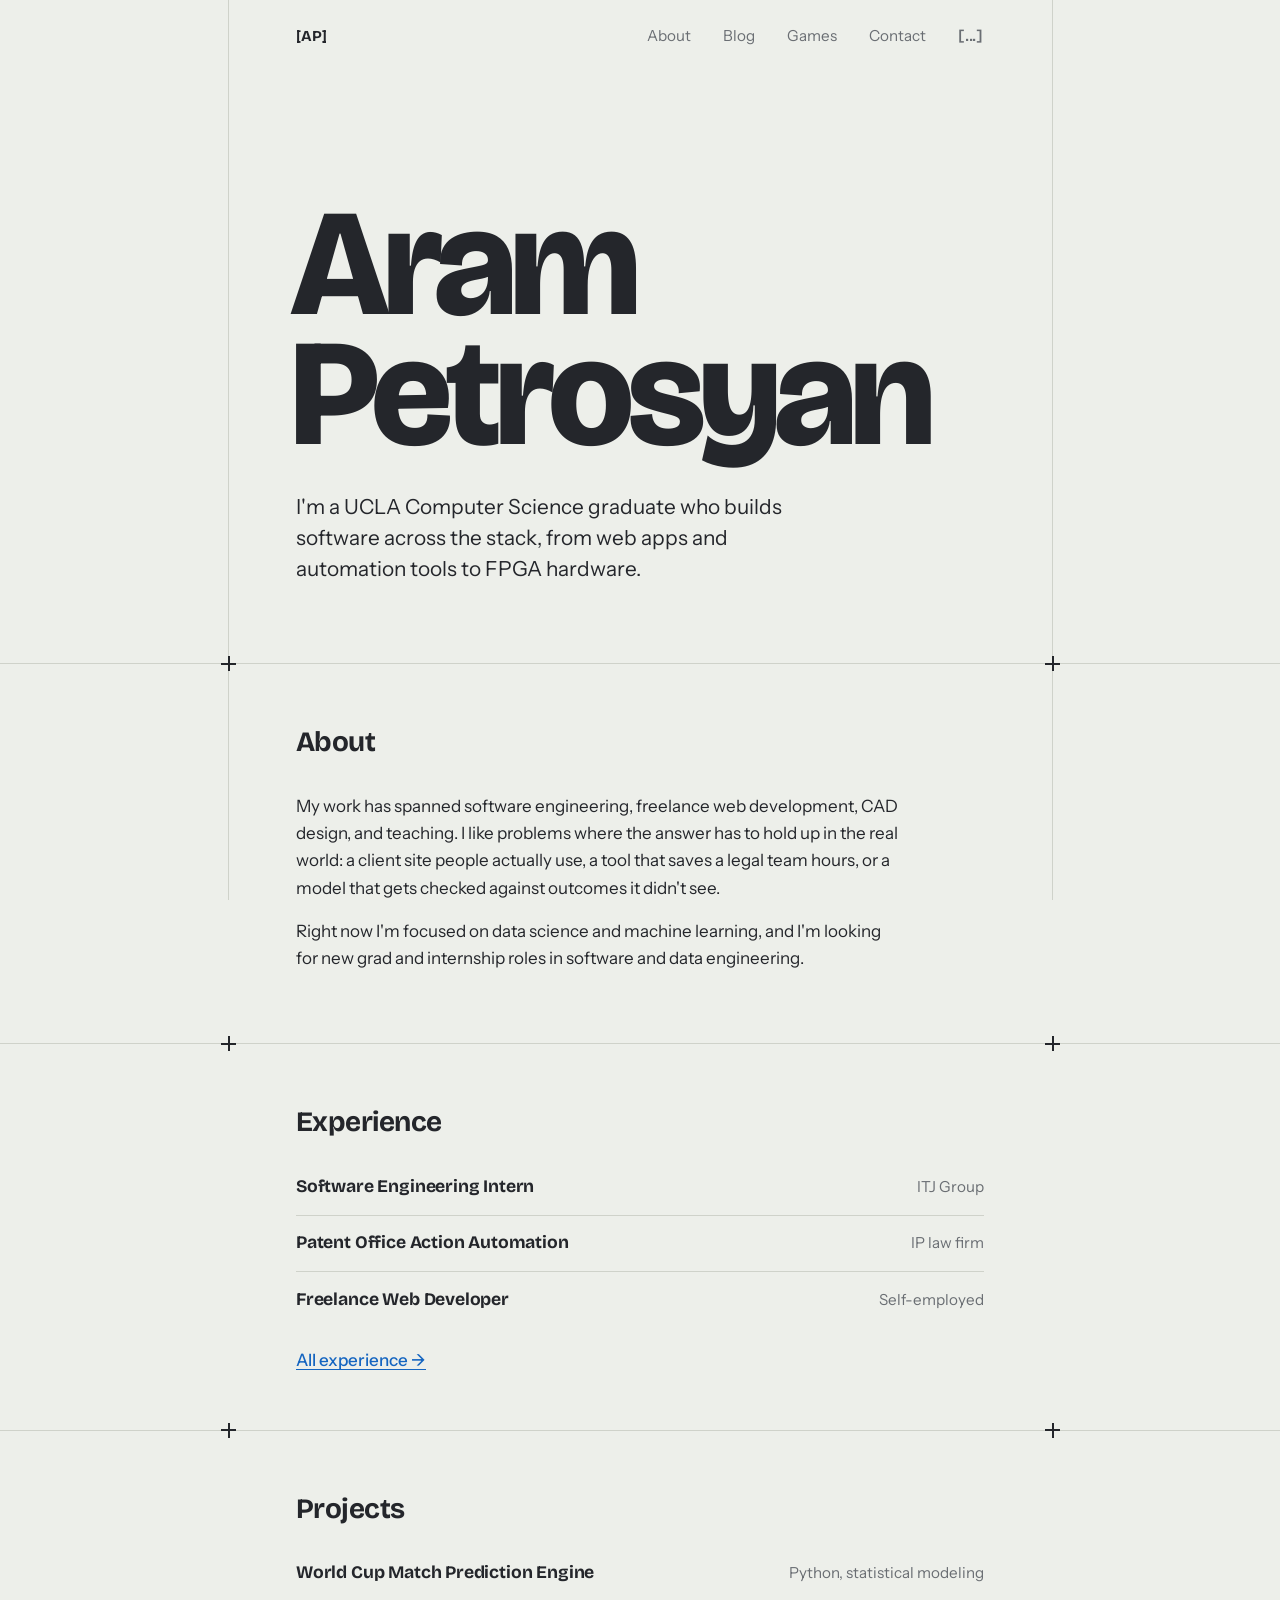
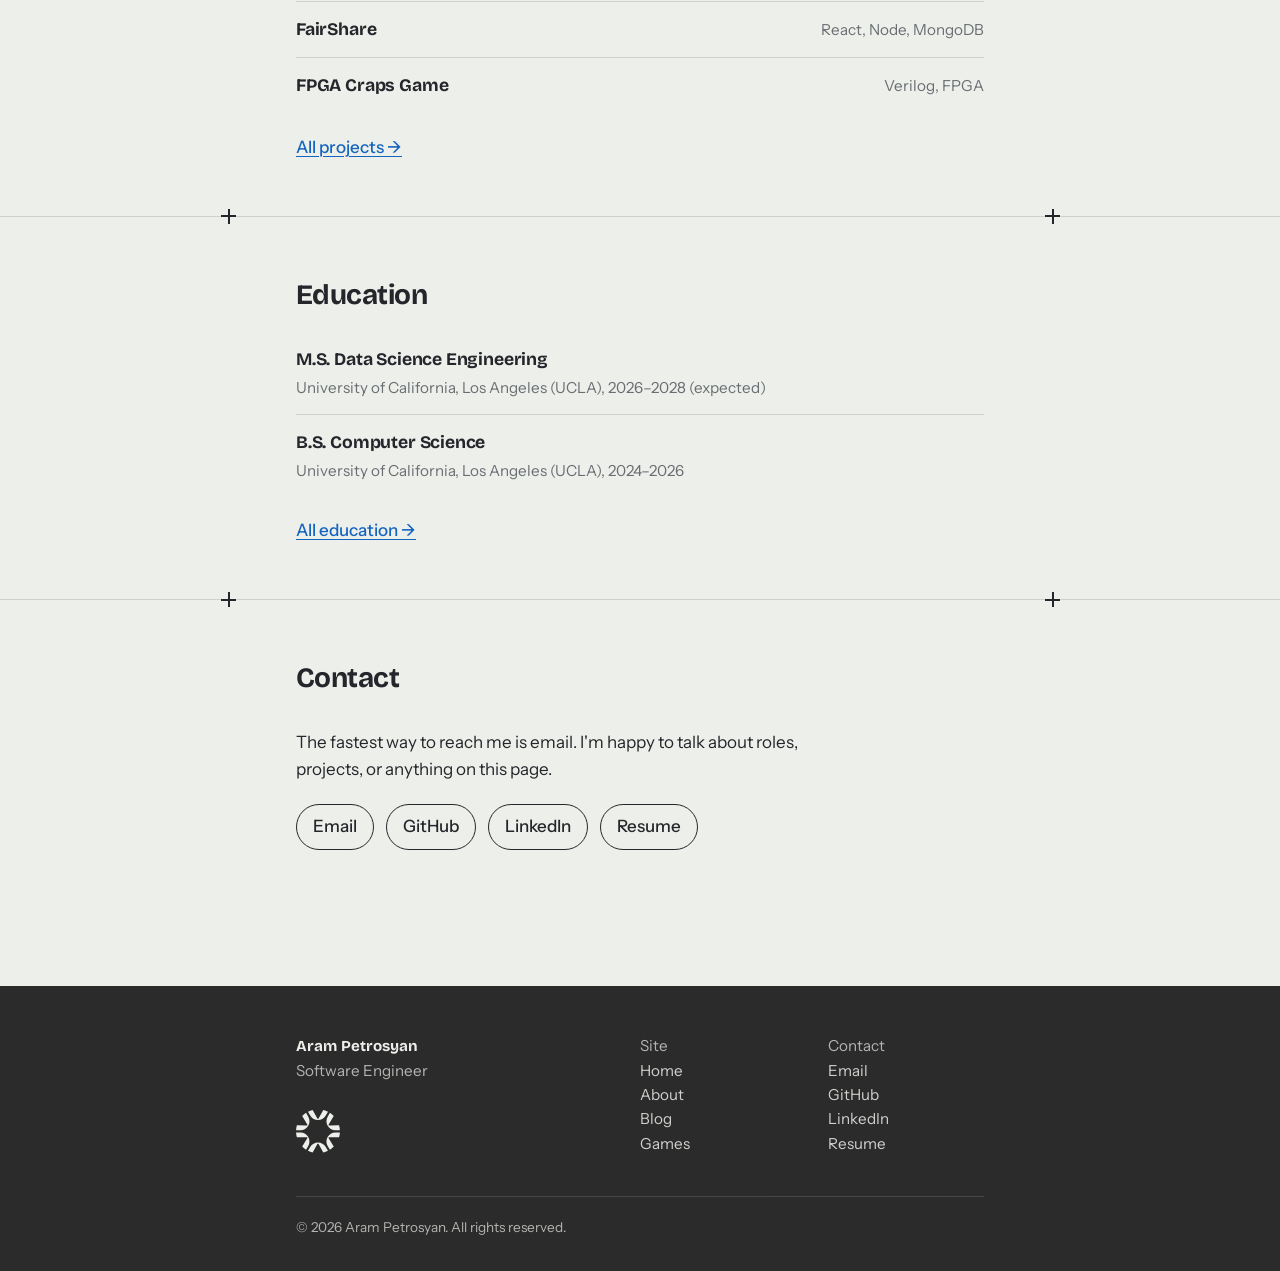
==== commit fec84ed3: "Expand education details, drop the M.S. status badge - About page: each degree can now carry a detai" ====
--- a/index.html
+++ b/index.html
@@ -4,7 +4,7 @@
 <meta charset="UTF-8">
 <meta name="viewport" content="width=device-width, initial-scale=1, viewport-fit=cover">
 <title>AP | Portfolio</title>
-<meta name="description" content="Aram, UCLA Computer Science graduate and incoming M.S. Data Science Engineering student. Software, web, and hardware projects.">
+<meta name="description" content="Aram Petrosyan, UCLA Computer Science graduate and M.S. Data Science Engineering student. Software, web, and hardware projects.">
 <link rel="icon" href="icons/favicon.svg" type="image/svg+xml">
 <link rel="icon" href="icons/favicon-32.png" type="image/png" sizes="32x32">
 <link rel="apple-touch-icon" href="icons/apple-touch-icon.png">
@@ -74,12 +74,11 @@
 
 <!-- ============================================================
      BLOCK 2: HERO
-     Your name, one-line intro, and a status pill.
+     Your name and a one-line intro.
      ============================================================ -->
 <header class="hero">
   <h1>Aram<br>Petrosyan</h1>
   <p>I'm a UCLA Computer Science graduate who builds software across the stack, from web apps and automation tools to FPGA hardware.</p>
-  <span class="now">Starting an M.S. in Data Science Engineering at UCLA, Fall 2026</span>
 </header>
 
 <main>
@@ -123,7 +122,7 @@
 <section aria-labelledby="edu-h">
   <h2 id="edu-h">Education</h2>
   <ul class="overview stacked">
-    <li><h3>M.S. Data Science Engineering</h3><span>University of California, Los Angeles (UCLA), starting Fall 2026</span></li>
+    <li><h3>M.S. Data Science Engineering</h3><span>University of California, Los Angeles (UCLA), 2026&ndash;2028 (expected)</span></li>
     <li><h3>B.S. Computer Science</h3><span>University of California, Los Angeles (UCLA), 2024&ndash;2026</span></li>
   </ul>
   <a class="more" href="about.html#education">All education &rarr;</a>
--- a/styles.css
+++ b/styles.css
@@ -11,13 +11,13 @@
   --muted:       #9A9A9A;  /* secondary text: companies, stacks */
   --line:        #2C2C2C;  /* dividers and the timeline rail */
   --accent:      #1E90FF;  /* links and timeline dots, dodger blue */
-  --accent-soft: #10243C;  /* status pill and code block background */
+  --accent-soft: #10243C;  /* code block background */
   --alert:       #D8293F;  /* the 404 number, cardinal red */
   --surface:     #C8C8C8;  /* nav hover panel, a neutral light gray */
 
   /* Game tiles on games.html. Each game has a box color and a
      text color picked for contrast on it. Same in both themes. */
-  --game-takuzu:      #93C572;  /* pistachio green */
+  --game-takuzu:      #68CAFF;  /* light sky blue */
   --game-takuzu-ink:  #0D0D0D;
   --game-kakuro:      #1E90FF;  /* dodger blue */
   --game-kakuro-ink:  #0D0D0D;
@@ -179,13 +179,6 @@
   line-height: 1.5;
   max-width: 34rem;
   margin: 0 0 1.5rem;
-}
-.now {
-  display: inline-block;
-  background: var(--accent-soft);
-  padding: 0.4rem 0.75rem;
-  border-radius: 6px;
-  font-size: 0.95rem;
 }
 
 /* ============================================================
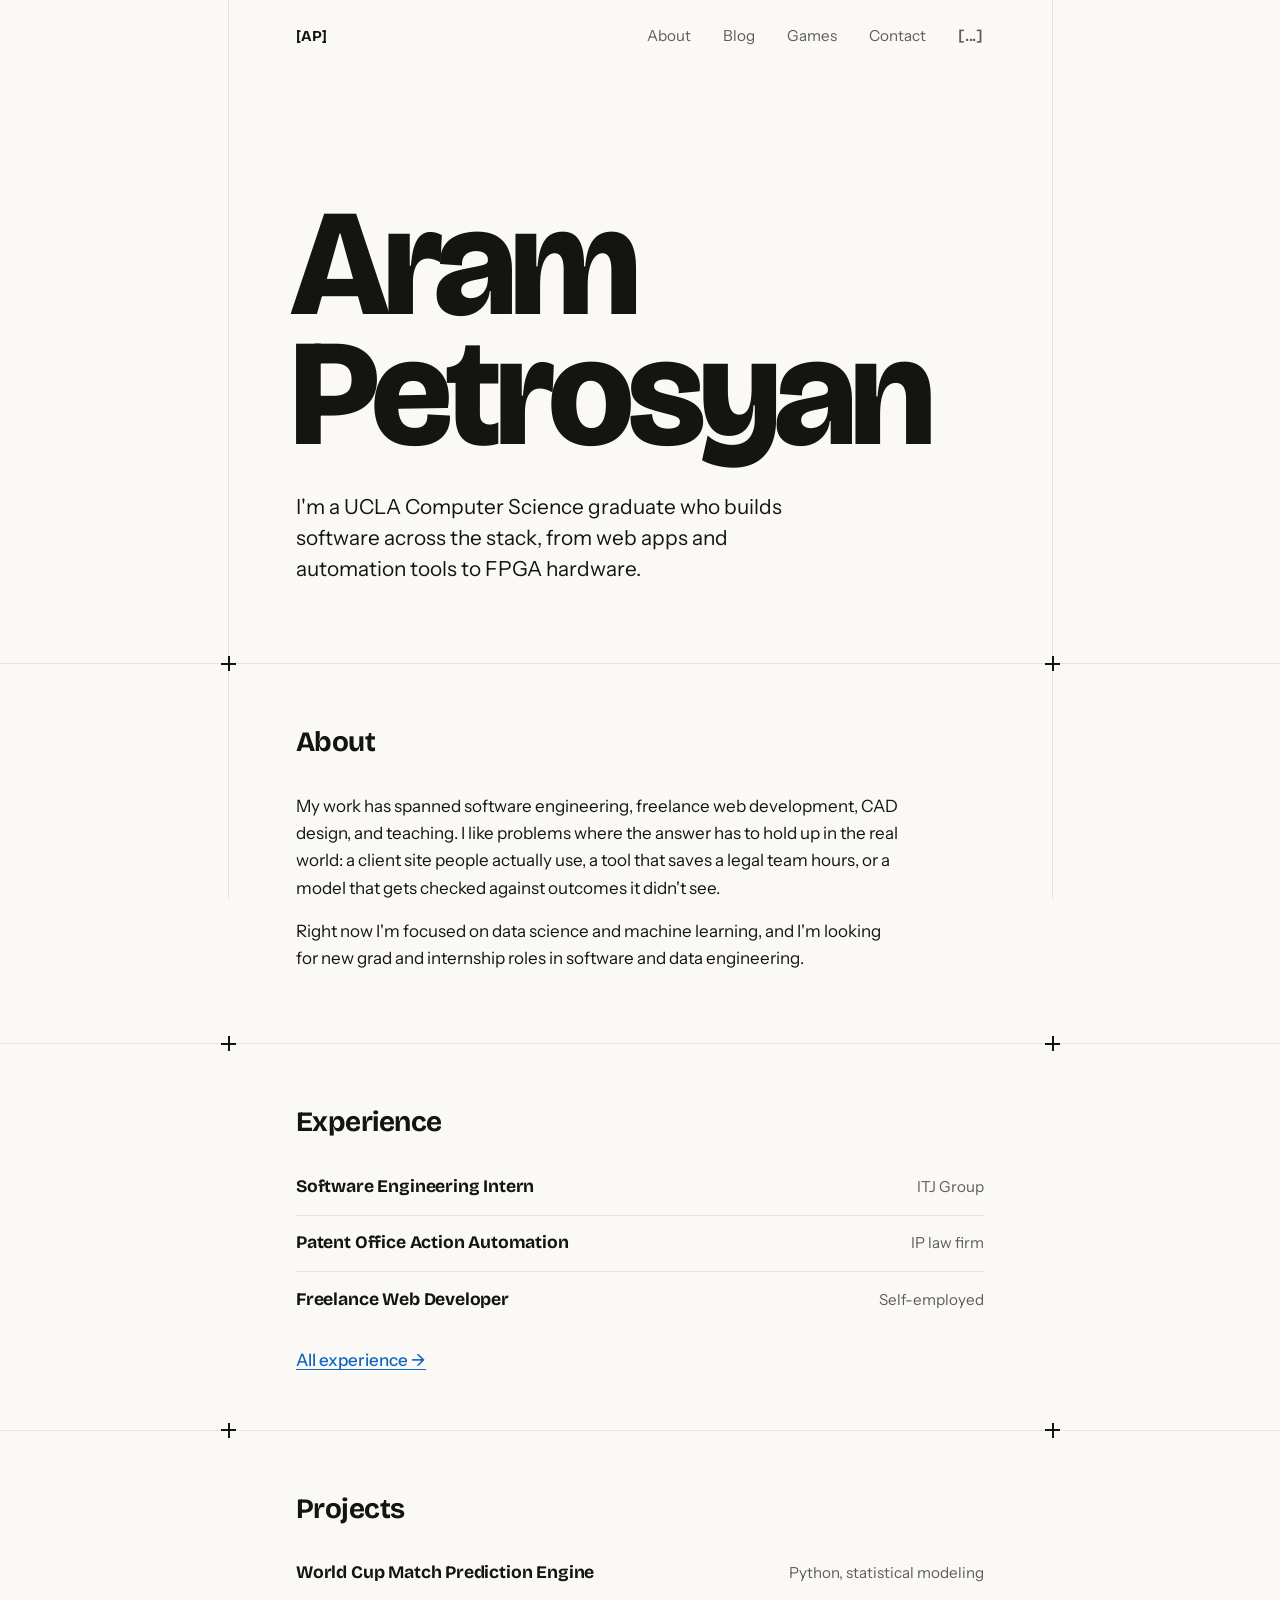
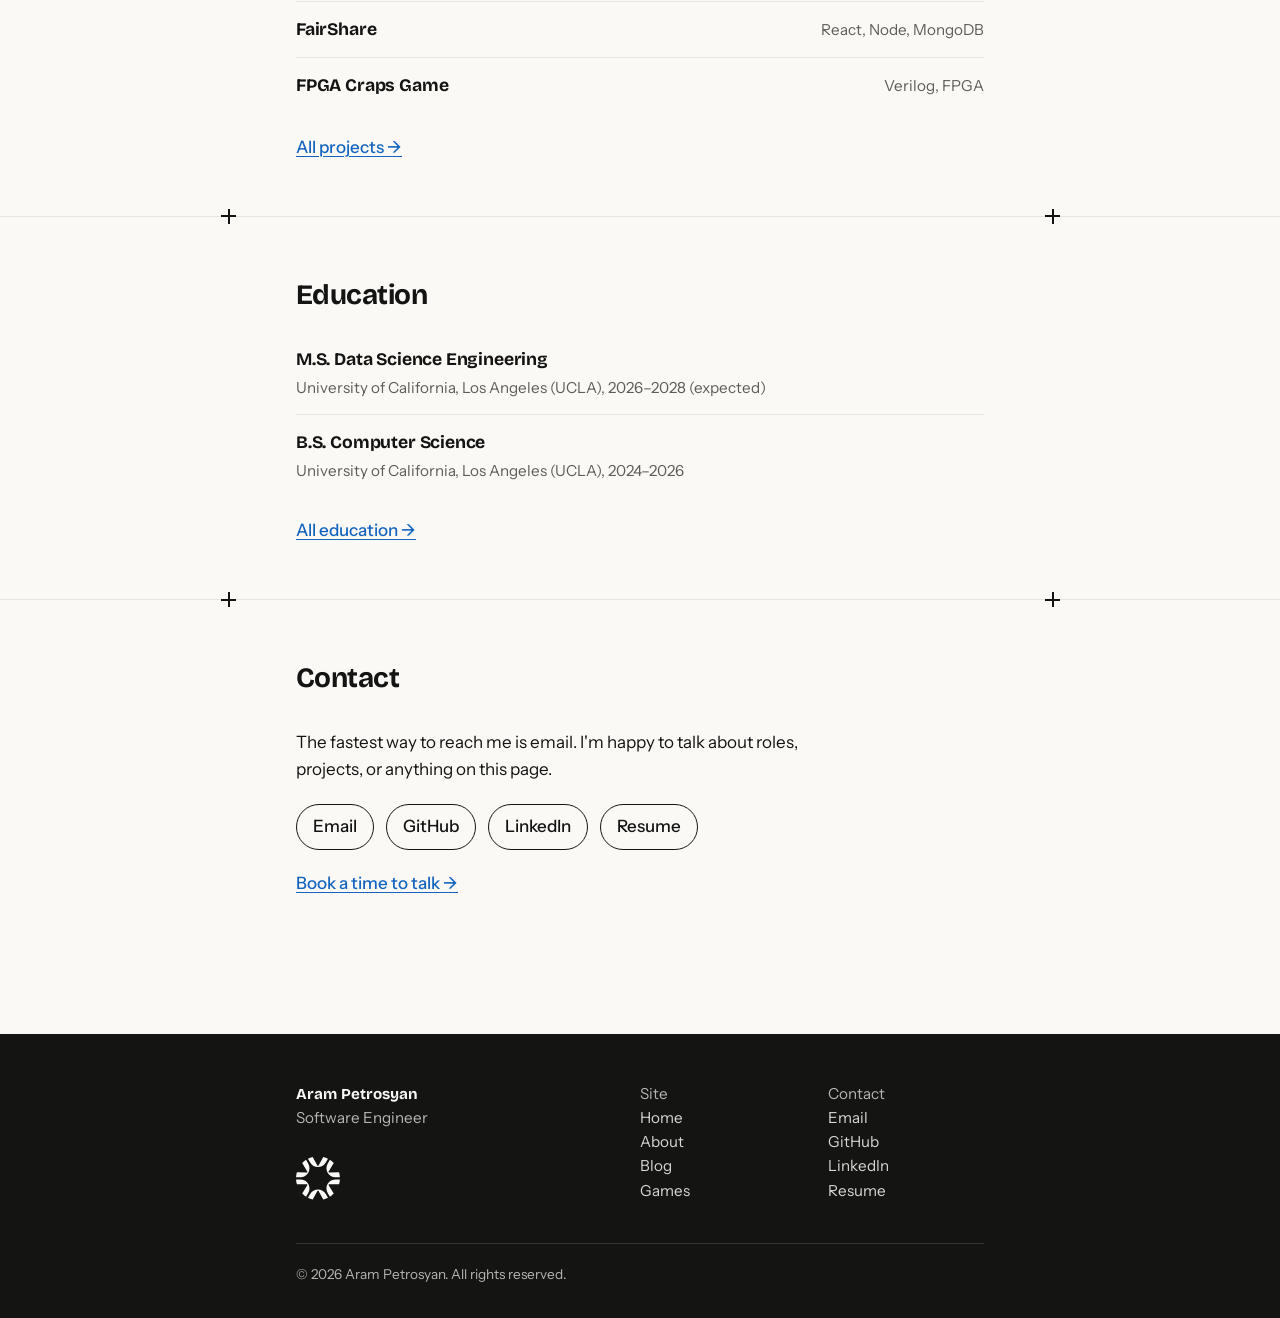
==== commit bde09312: "Add a contact page with live status and bookable office hours contact.html has the email with copy, " ====
--- a/index.html
+++ b/index.html
@@ -67,7 +67,7 @@
     <li><a href="about.html">About</a></li>
     <li><a href="blog.html">Blog</a></li>
     <li><a href="games.html">Games</a></li>
-    <li><a href="#contact">Contact</a></li>
+    <li><a href="contact.html">Contact</a></li>
     <li><a href="#" id="settings-btn" class="no-scramble" aria-haspopup="dialog" aria-expanded="false">[...]</a></li>
   </ul>
 </nav>
@@ -143,6 +143,7 @@
     <li><a href="https://linkedin.com/in/a-petrosyan">LinkedIn</a></li>
     <li><a href="files/aram-petrosyan-resume.pdf">Resume</a></li>
   </ul>
+  <a class="more" href="contact.html#hours">Book a time to talk &rarr;</a>
 </section>
 
 </main>
--- a/styles.css
+++ b/styles.css
@@ -4,25 +4,32 @@
    Two palettes. Which one is used comes from the Theme setting
    in the nav panel, which defaults to light and is remembered
    per visitor. settings.js writes data-theme on <html>.
+   The whites, blacks and grays are the warm palette anthropic.com
+   uses (#FAF9F5 and #141413).
    ============================================================ */
 :root {
-  --paper:       #0D0D0D;  /* page background, neutral near-black */
-  --ink:         #ECECEC;  /* main text, neutral off-white */
-  --muted:       #9A9A9A;  /* secondary text: companies, stacks */
-  --line:        #2C2C2C;  /* dividers and the timeline rail */
+  --paper:       #141413;  /* page background, a warm near-black */
+  --ink:         #FAF9F5;  /* main text, a warm off-white */
+  --muted:       #B0AEA5;  /* secondary text: companies, stacks */
+  --line:        #30302E;  /* dividers and the timeline rail */
   --accent:      #1E90FF;  /* links and timeline dots, dodger blue */
   --accent-soft: #10243C;  /* code block background */
   --alert:       #D8293F;  /* the 404 number, cardinal red */
-  --surface:     #C8C8C8;  /* nav hover panel, a neutral light gray */
+  --surface:     #FAF9F5;  /* nav hover panel and footer, the warm off-white */
+  --status:      #4CC26E;  /* the "Lately" dot on the blog, a soft green */
 
   /* Game tiles on games.html. Each game has a box color and a
      text color picked for contrast on it. Same in both themes. */
-  --game-takuzu:      #68CAFF;  /* light sky blue */
-  --game-takuzu-ink:  #0D0D0D;
+  --game-takuzu:      #FFDA03;  /* bright yellow */
+  --game-takuzu-ink:  #141413;
   --game-kakuro:      #1E90FF;  /* dodger blue */
-  --game-kakuro-ink:  #0D0D0D;
+  --game-kakuro-ink:  #141413;
   --game-shikaku:     #C41E3A;  /* cardinal red */
-  --game-shikaku-ink: #0D0D0D;
+  --game-shikaku-ink: #141413;
+  --game-button-ink:  #FFFFFF;  /* text on the dark game buttons and sliders */
+  --game-hint:        #F2B705;  /* golden yellow: numbers revealed by a hint */
+  --game-right:       #1E90FF;  /* bright blue: entries marked correct by Check */
+  --game-wrong:       #E5223A;  /* bright red: wrong entries and rule breaks */
 
   --display: "Bricolage Grotesque", "Helvetica Neue", Arial, sans-serif;
   --body:    "Instrument Sans", system-ui, -apple-system, "Segoe UI", sans-serif;
@@ -38,17 +45,27 @@
   padding-bottom: env(safe-area-inset-bottom, 0px);
 }
 
+/* Tints mixed from the palette above, so they follow the theme:
+   cards, chips, and text one step softer than --ink. */
+:root {
+  --card:      color-mix(in srgb, var(--ink) 6%, var(--paper));
+  --card-over: color-mix(in srgb, var(--ink) 9%, var(--paper));
+  --chip:      color-mix(in srgb, var(--ink) 8%, var(--paper));
+  --soft-ink:  color-mix(in srgb, var(--ink) 78%, var(--paper));
+}
+
 /* Light theme. Applied when the settings panel sets
    data-theme="light" on <html>. Dark is the default. */
 :root[data-theme="light"] {
-  --paper:       #EDEFEA;
-  --ink:         #24262B;
-  --muted:       #6A6E73;
-  --line:        #CFD2CA;
+  --paper:       #FAF9F5;
+  --ink:         #141413;
+  --muted:       #5E5D59;
+  --line:        #E8E6DC;
   --accent:      #1565C0;
   --accent-soft: #D8E8FA;
   --alert:       #B31E36;
-  --surface:     #2B2B2B;  /* nav hover panel, a neutral dark gray */
+  --surface:     #141413;  /* nav hover panel and footer, the warm near-black */
+  --status:      #3E9B5A;
   color-scheme: light;
 }
 
@@ -382,64 +399,274 @@
 .note { color: var(--muted); margin: 0; }
 
 /* ============================================================
-   14. POST LIST  (blog.html)
-   ============================================================ */
-.posts { list-style: none; margin: 0; padding: 0; }
-.posts li {
-  padding: 1.5rem 0;
-  border-top: 1px solid var(--line);
-}
-.posts li:first-child { border-top: 0; padding-top: 0; }
-.posts h3 { margin: 0.2rem 0 0; font-size: 1.35rem; }
-.posts h3 a { color: var(--ink); text-decoration: none; }
-.posts h3 a:hover { color: var(--accent); }
-.posts p { margin: 0.4rem 0 0; max-width: 36rem; }
-
-.date {
-  color: var(--muted);
-  font-size: 0.9rem;
-  margin: 0;
+   14. TOPIC TAG  (blog.html, posts/*.html)
+   The small rounded label naming a post's topic.
+   ============================================================ */
+.tag {
+  display: inline-block;
+  padding: 0.05rem 0.55rem;
+  border-radius: 999px;
+  background: var(--chip);
+  color: var(--ink);
+  font-size: 0.7rem;
+  line-height: 1.6;
 }
 
 /* ============================================================
    15. POST PAGE  (posts/*.html)
-   Longer line-height and tighter measure for reading.
-   ============================================================ */
-.post {
-  padding: 3rem 0 2rem;
-  max-width: 34rem;
-}
-.post h1 {
+   Header, optional cover, then the writing beside a sticky
+   sidebar (contents and share links). post.js fills in the
+   contents list, the Copy buttons and the share links.
+   ============================================================ */
+.post { padding: 4rem 0 0; }
+
+/* Header */
+.back {
+  display: block;
+  width: fit-content;
+  margin-bottom: 1.25rem;
+  font-size: 0.8rem;
+  color: var(--soft-ink);
+  text-decoration: none;
+}
+.back:hover { color: var(--ink); }
+
+.post-head h1 {
+  max-width: 32rem;
+  margin: 0.9rem 0 0.9rem -0.02em;
   font-family: var(--display);
   font-weight: 800;
-  font-size: clamp(2.25rem, 7vw, 3.25rem);
+  font-size: clamp(2.25rem, 6.5vw, 2.9rem);
   line-height: 1.05;
   letter-spacing: -0.03em;
-  margin: 0.5rem 0 2rem;
-}
-.post h2 {
-  font-size: 1.4rem;
-  margin: 2.5rem 0 0.75rem;
-}
-.post p { margin: 0 0 1.25rem; line-height: 1.7; }
-
-.post blockquote {
+}
+.dek {
+  max-width: 34rem;
+  margin: 0 0 1.5rem;
+  font-size: 1rem;
+  color: var(--soft-ink);
+}
+.byline {
+  display: flex;
+  align-items: center;
+  gap: 0.75rem;
+  margin: 0;
+  font-size: 0.8rem;
+  color: var(--muted);
+}
+.byline b { font-weight: 500; color: var(--ink); }
+
+/* A gray circle until there's a photo. Works on a <span> or an <img>. */
+.avatar {
+  flex: none;
+  display: block;
+  width: 1.9rem;
+  height: 1.9rem;
+  border-radius: 50%;
+  background: color-mix(in srgb, var(--ink) 13%, var(--paper));
+  object-fit: cover;
+}
+
+.cover {
+  display: block;
+  width: 100%;
+  height: auto;
+  aspect-ratio: 7 / 3;
+  object-fit: cover;
+  margin: 2.25rem 0 0;
+  border-radius: 14px;
+}
+
+/* Writing and sidebar */
+.post-body {
+  display: grid;
+  grid-template-columns: minmax(0, 1fr) 10.5rem;
+  gap: 2.5rem;
+  align-items: start;
+  margin-top: 2.75rem;
+}
+
+.prose { font-size: 1rem; }
+.prose p { margin: 0 0 1.25rem; line-height: 1.7; }
+.prose h2 {
+  margin: 2.5rem 0 0.9rem;
+  font-size: 1.45rem;
+  scroll-margin-top: 1.5rem;
+}
+.prose ul, .prose ol { margin: 0 0 1.25rem; padding-left: 1.25rem; line-height: 1.7; }
+.prose sup a { font-size: 0.7rem; text-decoration: none; }
+
+.prose blockquote {
+  margin: 2rem 0;
+  padding: 1.6rem 1.75rem;
+  border-radius: 12px;
+  background: var(--card);
+  font-size: 1.3rem;
+  font-style: italic;
+  line-height: 1.4;
+}
+.prose blockquote p { margin: 0; line-height: inherit; }
+
+.prose figure { margin: 2rem 0; }
+.prose figure img {
+  display: block;
+  width: 100%;
+  height: auto;
+  border-radius: 12px;
+}
+.prose figcaption {
+  margin-top: 0.75rem;
+  font-size: 0.75rem;
+  text-align: center;
+  color: var(--muted);
+}
+
+/* Code: dark box, with a bar for the file name and Copy button */
+.prose code {
+  font-family: ui-monospace, "SF Mono", Menlo, Consolas, monospace;
+  font-size: 0.9em;
+}
+.prose :not(pre) > code {
+  padding: 0.1rem 0.35rem;
+  border-radius: 4px;
+  background: var(--chip);
+}
+.prose pre,
+.code {
   margin: 1.75rem 0;
-  padding-left: 1.25rem;
-  border-left: 3px solid var(--accent);
+  border-radius: 12px;
+  background: var(--surface);
+  color: var(--paper);
+}
+.prose pre {
+  padding: 1.1rem 1.25rem;
+  overflow-x: auto;      /* long lines scroll inside the box */
+  font-size: 0.85rem;
+  line-height: 1.6;
+}
+.code pre { margin: 0; padding-top: 0.25rem; background: none; }
+.prose pre .c { opacity: 0.55; }  /* wrap comments in <span class="c"> */
+.code-bar {
+  display: flex;
+  justify-content: space-between;
+  align-items: center;
+  padding: 0.7rem 0.8rem 0 1.25rem;
+  font-size: 0.75rem;
+  color: color-mix(in srgb, var(--paper) 65%, var(--surface));
+}
+.code-bar button {
+  margin-left: auto;
+  padding: 0.15rem 0.7rem;
+  border: 0;
+  border-radius: 999px;
+  background: color-mix(in srgb, var(--paper) 14%, var(--surface));
+  color: var(--paper);
+  font: inherit;
+  cursor: pointer;
+}
+.code-bar button:hover { background: color-mix(in srgb, var(--paper) 22%, var(--surface)); }
+
+/* Footnotes */
+.footnotes {
+  margin: 2.5rem 0 0;
+  padding: 1.25rem 0 0 1.25rem;
+  border-top: 1px solid var(--line);
+  font-size: 0.85rem;
+  color: var(--soft-ink);
+}
+.footnotes li { margin-bottom: 0.4rem; }
+.footnotes a { text-decoration: none; }
+
+/* Sidebar */
+.post-side {
+  position: sticky;
+  top: 1.5rem;
+  font-size: 0.8rem;
+}
+.side-h { margin: 0 0 0.5rem; font-weight: 600; }
+.toc {
+  margin-bottom: 1.5rem;
+  padding: 0.9rem 1rem;
+  border-radius: 12px;
+  background: var(--card);
+}
+.toc[hidden] { display: none; }
+.toc ul { list-style: none; margin: 0; padding: 0; }
+.toc li { margin-top: 0.45rem; line-height: 1.35; }
+.toc a { color: var(--muted); text-decoration: none; }
+.toc a:hover { color: var(--ink); }
+.toc a[aria-current="true"] { color: var(--ink); font-weight: 600; }
+
+.share-links { display: flex; flex-wrap: wrap; gap: 0.4rem; }
+.share-links a,
+.share-links button {
+  padding: 0.2rem 0.65rem;
+  border: 1px solid var(--line);
+  border-radius: 999px;
+  background: none;
+  color: var(--ink);
+  font: inherit;
+  text-decoration: none;
+  cursor: pointer;
+}
+.share-links a:hover,
+.share-links button:hover { background: var(--card); }
+
+/* End of post: about card, then older and newer posts */
+.thanks {
+  display: flex;
+  align-items: center;
+  gap: 1.25rem;
+  margin-top: 2.5rem;
+  padding: 1.25rem 1.5rem;
+  border-radius: 12px;
+  background: var(--card);
+  font-size: 0.85rem;
+}
+.thanks .avatar { width: 3.25rem; height: 3.25rem; }
+.thanks p { margin: 0; color: var(--soft-ink); line-height: 1.5; }
+.thanks .side-h { margin-bottom: 0.2rem; color: var(--ink); font-size: 0.95rem; }
+.thanks a { color: var(--ink); }
+
+.post-nav {
+  display: grid;
+  grid-template-columns: 1fr 1fr;
+  gap: 0.5rem;
+  margin-top: 0.75rem;
+}
+.post-nav a {
+  padding: 0.75rem 1rem;
+  border: 1px solid var(--line);
+  border-radius: 10px;
+  color: var(--ink);
+  font-family: var(--display);
+  font-weight: 700;
+  font-size: 0.95rem;
+  line-height: 1.3;
+  text-decoration: none;
+}
+.post-nav a:hover { background: var(--card); }
+.post-nav span {
+  display: block;
+  margin-bottom: 0.15rem;
+  font-family: var(--body);
+  font-weight: 400;
+  font-size: 0.75rem;
   color: var(--muted);
 }
-.post blockquote p { margin: 0; }
-
-.post pre {
-  background: var(--accent-soft);
-  padding: 1rem 1.25rem;
-  border-radius: 8px;
-  overflow-x: auto;      /* long lines scroll inside the box */
-  font-size: 0.9rem;
-  line-height: 1.5;
-}
-.post code { font-family: ui-monospace, "SF Mono", Menlo, Consolas, monospace; }
+.post-nav .next { grid-column: 2; text-align: right; }
+
+/* Narrow screens: one column, the contents list goes away and
+   the share links sit under the post. */
+@media (max-width: 720px) {
+  .post-body { grid-template-columns: 1fr; }
+  .post-side { position: static; order: 2; }
+  .toc { display: none; }
+}
+@media (max-width: 560px) {
+  .post-nav { grid-template-columns: 1fr; }
+  .post-nav .next { grid-column: auto; }
+}
 
 /* ============================================================
    16. 404 PAGE  (404.html)
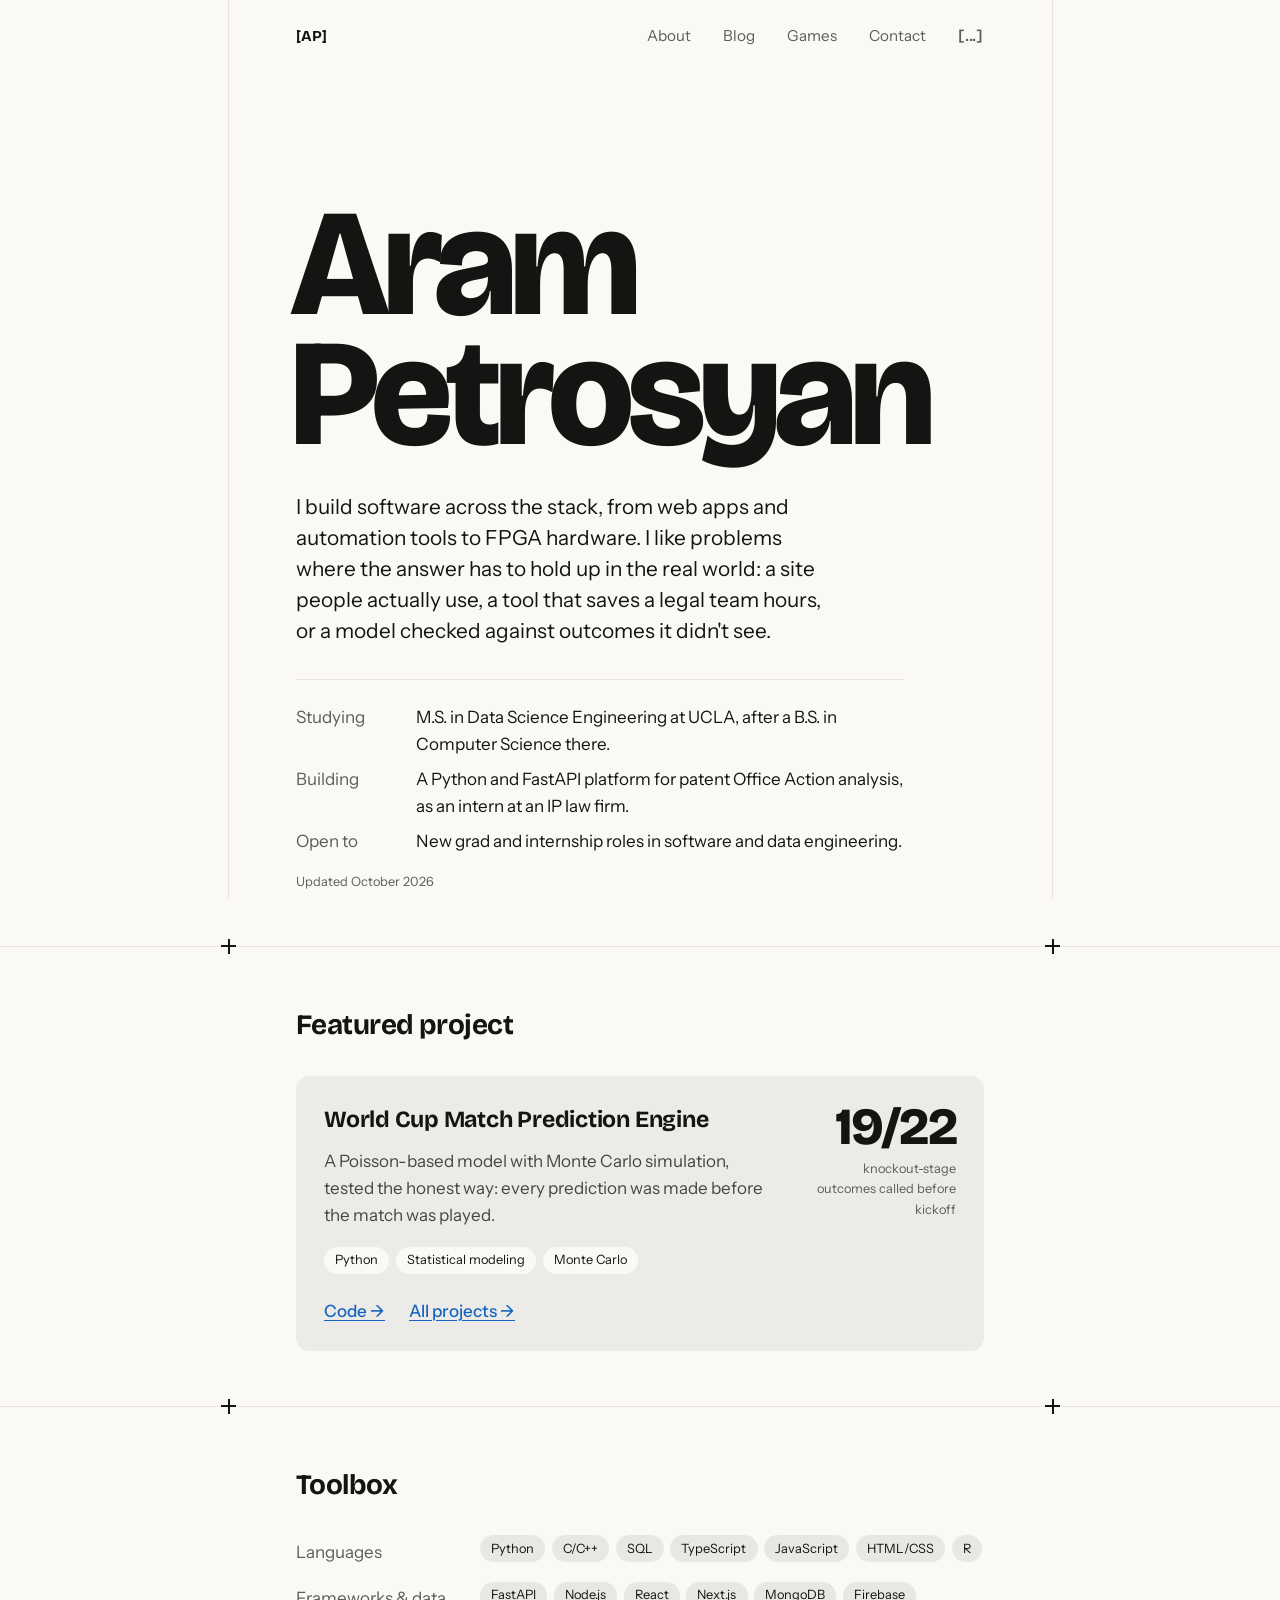
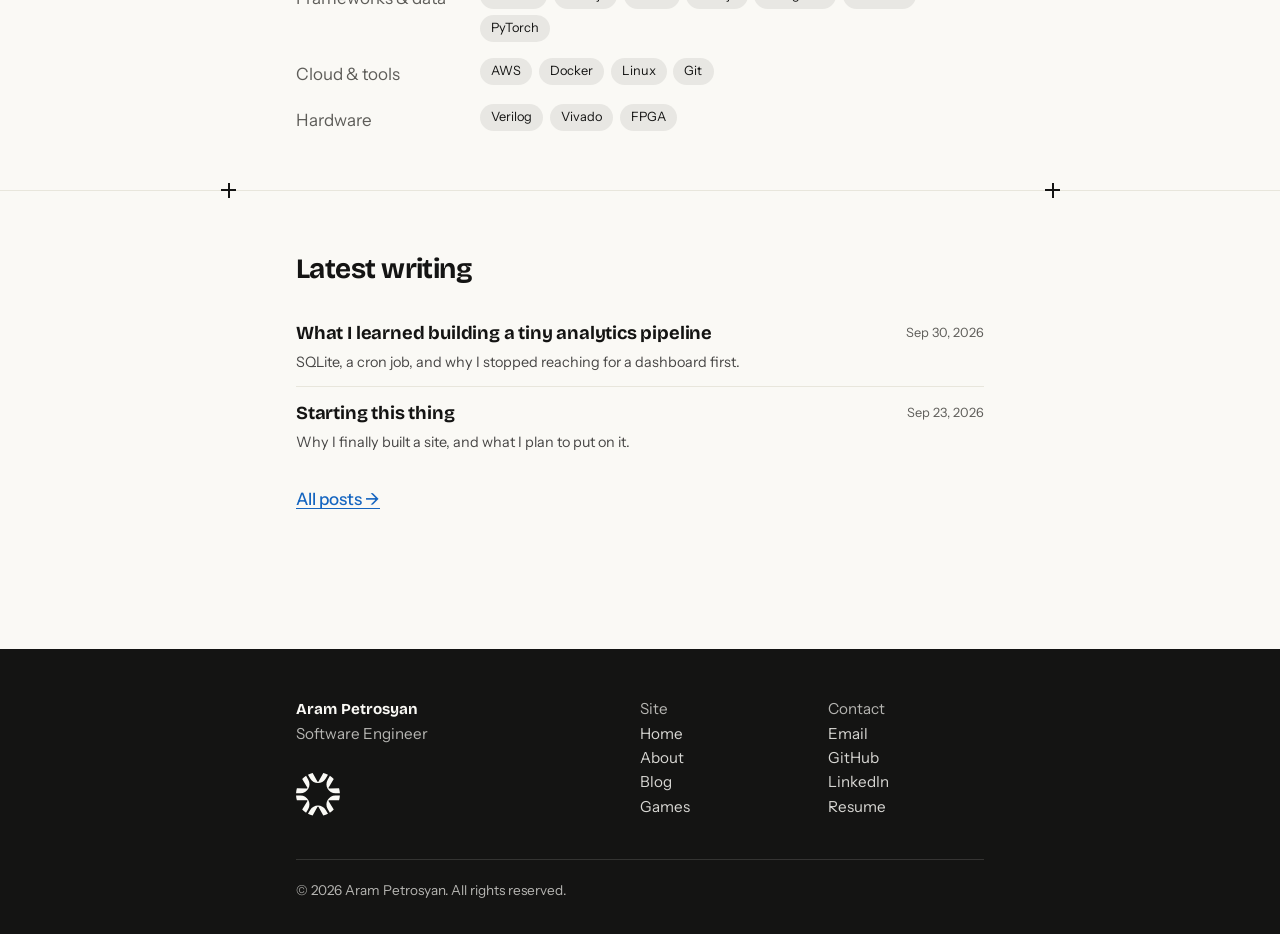
==== commit 0ff5d30d: "Rework the home page around a single intro, a featured project and a toolbox The hero now holds the " ====
--- a/index.html
+++ b/index.html
@@ -21,28 +21,91 @@
 <script src="settings.js"></script>
 
 <style>
-/* Overview rows for Experience, Projects and Education: name on
-   the left, detail on the right, with a link to the About page. */
-.overview { list-style: none; margin: 0; padding: 0; }
-.overview li {
-  display: flex;
-  flex-wrap: wrap;
-  justify-content: space-between;
-  align-items: baseline;
-  gap: 0.15rem 1.5rem;
-  padding: 0.85rem 0;
-  border-top: 1px solid var(--line);
-}
-.overview li:first-child { border-top: 0; padding-top: 0; }
-.overview h3 { font-size: 1.1rem; }
-.overview span { color: var(--muted); font-size: 0.95rem; }
-/* Education's school names are long, so they sit under the degree
-   instead of beside it, keeping both rows the same shape. */
-.overview.stacked li { flex-direction: column; }
+/* Home page sections, each pointing somewhere else on the site:
+   a featured project, the toolbox, and the latest posts (read
+   from blog.html). */
 .more {
   display: inline-block;
   margin-top: 1.25rem;
   font-weight: 500;
+}
+
+/* Now, under the intro: small labels beside what's going on this
+   season, quieter than the intro so the name stays the loud part */
+.now {
+  display: grid;
+  grid-template-columns: 6.5rem 1fr;
+  gap: 0.5rem 1rem;
+  max-width: 38rem;
+  margin: 2rem 0 0;
+  padding-top: 1.5rem;
+  border-top: 1px solid var(--line);
+}
+.now dt { color: var(--muted); }
+.now dd { margin: 0; }
+.hero .updated { margin: 1rem 0 0; font-size: 0.8rem; color: var(--muted); }
+
+/* Featured project: a card with its headline number */
+.feature {
+  display: grid;
+  grid-template-columns: minmax(0, 1fr) auto;
+  gap: 1.5rem 2rem;
+  padding: 1.6rem 1.75rem;
+  border-radius: 14px;
+  background: var(--card);
+}
+.feature h3 { font-size: 1.45rem; }
+.feature p { margin: 0.6rem 0 0; color: var(--soft-ink); }
+.stat { text-align: right; }
+.stat b {
+  display: block;
+  font-family: var(--display);
+  font-size: 3.25rem;
+  font-weight: 800;
+  line-height: 1;
+  letter-spacing: -0.03em;
+}
+.stat span { display: block; max-width: 9rem; margin-top: 0.35rem; font-size: 0.8rem; color: var(--muted); }
+.chips { list-style: none; display: flex; flex-wrap: wrap; gap: 0.4rem; margin: 1.1rem 0 0; padding: 0; }
+.chips li {
+  padding: 0.2rem 0.7rem;
+  border-radius: 999px;
+  background: var(--chip);
+  font-size: 0.8rem;
+}
+.feature .chips li { background: var(--paper); }
+.feature-links { grid-column: 1 / -1; display: flex; gap: 1.5rem; }
+.feature-links .more { margin-top: 0; }
+
+/* Toolbox: a label per group, chips beside it */
+.tools { display: grid; grid-template-columns: 10.5rem 1fr; gap: 1rem; margin: 0; }
+.tools dt { color: var(--muted); padding-top: 0.2rem; }
+.tools dd { margin: 0; }
+.tools .chips { margin: 0; }
+
+/* Latest posts: rows like the blog list */
+.latest { list-style: none; margin: 0; padding: 0; }
+.latest a {
+  display: grid;
+  grid-template-columns: minmax(0, 1fr) auto;
+  gap: 1.5rem;
+  padding: 0.75rem 0;
+  border-top: 1px solid var(--line);
+  color: var(--ink);
+  text-decoration: none;
+}
+.latest li:first-child a { border-top: 0; padding-top: 0; }
+.latest a:hover h3 { color: var(--accent); }
+.latest h3 { font-size: 1.15rem; }
+.latest p { margin: 0.15rem 0 0; font-size: 0.9rem; color: var(--soft-ink); }
+.latest time { font-size: 0.8rem; color: var(--muted); white-space: nowrap; padding-top: 0.2rem; }
+
+@media (max-width: 560px) {
+  .now, .tools { grid-template-columns: 1fr; gap: 0.15rem; }
+  .now dd, .tools dd { margin-bottom: 0.6rem; }
+  .feature { grid-template-columns: 1fr; padding: 1.25rem; }
+  .stat { text-align: left; }
+  .latest a { grid-template-columns: 1fr; gap: 0.2rem; }
 }
 </style>
 </head>
@@ -74,76 +137,78 @@
 
 <!-- ============================================================
      BLOCK 2: HERO
-     Your name and a one-line intro.
+     Your name, who you are in a few lines, and what's going on
+     right now. Change the Now rows whenever they stop being true,
+     and the date under them.
      ============================================================ -->
 <header class="hero">
   <h1>Aram<br>Petrosyan</h1>
-  <p>I'm a UCLA Computer Science graduate who builds software across the stack, from web apps and automation tools to FPGA hardware.</p>
+  <p>I build software across the stack, from web apps and automation tools to FPGA hardware. I like problems where the answer has to hold up in the real world: a site people actually use, a tool that saves a legal team hours, or a model checked against outcomes it didn't see.</p>
+  <dl class="now">
+    <dt>Studying</dt>
+    <dd>M.S. in Data Science Engineering at UCLA, after a B.S. in Computer Science there.</dd>
+    <dt>Building</dt>
+    <dd>A Python and FastAPI platform for patent Office Action analysis, as an intern at an IP law firm.</dd>
+    <dt>Open to</dt>
+    <dd>New grad and internship roles in software and data engineering.</dd>
+  </dl>
+  <p class="updated">Updated October 2026</p>
 </header>
 
 <main>
 
 <!-- ============================================================
-     BLOCK 3: ABOUT
-     Plain paragraphs. Add or remove <p> tags freely.
-     ============================================================ -->
-<section class="about" aria-labelledby="about-h">
-  <h2 id="about-h">About</h2>
-  <p>My work has spanned software engineering, freelance web development, CAD design, and teaching. I like problems where the answer has to hold up in the real world: a client site people actually use, a tool that saves a legal team hours, or a model that gets checked against outcomes it didn't see.</p>
-  <p>Right now I'm focused on data science and machine learning, and I'm looking for new grad and internship roles in software and data engineering.</p>
+     BLOCK 3: FEATURED PROJECT
+     One project in a little more depth. The full list is on
+     about.html; swap this for whichever project you're proudest
+     of right now.
+     ============================================================ -->
+<section aria-labelledby="feature-h">
+  <h2 id="feature-h">Featured project</h2>
+  <article class="feature">
+    <div>
+      <h3>World Cup Match Prediction Engine</h3>
+      <p>A Poisson-based model with Monte Carlo simulation, tested the honest way: every prediction was made before the match was played.</p>
+      <ul class="chips"><li>Python</li><li>Statistical modeling</li><li>Monte Carlo</li></ul>
+    </div>
+    <div class="stat">
+      <b>19/22</b>
+      <span>knockout-stage outcomes called before kickoff</span>
+    </div>
+    <div class="feature-links">
+      <a class="more" href="#">Code &rarr;</a>
+      <a class="more" href="about.html#projects">All projects &rarr;</a>
+    </div>
+  </article>
 </section>
 
 <!-- ============================================================
-     BLOCKS 4-6: EXPERIENCE, PROJECTS, EDUCATION (overview)
-     A short preview of each. The full lists live on about.html;
-     keep the highlights here in step with what's there.
-     Each row is one <li>: name on the left, detail on the right.
-     ============================================================ -->
-<section aria-labelledby="exp-h">
-  <h2 id="exp-h">Experience</h2>
-  <ul class="overview">
-    <li><h3>Software Engineering Intern</h3><span>ITJ Group</span></li>
-    <li><h3>Patent Office Action Automation</h3><span>IP law firm</span></li>
-    <li><h3>Freelance Web Developer</h3><span>Self-employed</span></li>
-  </ul>
-  <a class="more" href="about.html#experience">All experience &rarr;</a>
+     BLOCK 4: TOOLBOX
+     Languages and tools, from the resume. One <li> per chip.
+     ============================================================ -->
+<section aria-labelledby="tools-h">
+  <h2 id="tools-h">Toolbox</h2>
+  <dl class="tools">
+    <dt>Languages</dt>
+    <dd><ul class="chips"><li>Python</li><li>C/C++</li><li>SQL</li><li>TypeScript</li><li>JavaScript</li><li>HTML/CSS</li><li>R</li></ul></dd>
+    <dt>Frameworks &amp; data</dt>
+    <dd><ul class="chips"><li>FastAPI</li><li>Node.js</li><li>React</li><li>Next.js</li><li>MongoDB</li><li>Firebase</li><li>PyTorch</li></ul></dd>
+    <dt>Cloud &amp; tools</dt>
+    <dd><ul class="chips"><li>AWS</li><li>Docker</li><li>Linux</li><li>Git</li></ul></dd>
+    <dt>Hardware</dt>
+    <dd><ul class="chips"><li>Verilog</li><li>Vivado</li><li>FPGA</li></ul></dd>
+  </dl>
 </section>
 
-<section aria-labelledby="proj-h">
-  <h2 id="proj-h">Projects</h2>
-  <ul class="overview">
-    <li><h3>World Cup Match Prediction Engine</h3><span>Python, statistical modeling</span></li>
-    <li><h3>FairShare</h3><span>React, Node, MongoDB</span></li>
-    <li><h3>FPGA Craps Game</h3><span>Verilog, FPGA</span></li>
-  </ul>
-  <a class="more" href="about.html#projects">All projects &rarr;</a>
-</section>
-
-<section aria-labelledby="edu-h">
-  <h2 id="edu-h">Education</h2>
-  <ul class="overview stacked">
-    <li><h3>M.S. Data Science Engineering</h3><span>University of California, Los Angeles (UCLA), 2026&ndash;2028 (expected)</span></li>
-    <li><h3>B.S. Computer Science</h3><span>University of California, Los Angeles (UCLA), 2024&ndash;2026</span></li>
-  </ul>
-  <a class="more" href="about.html#education">All education &rarr;</a>
-</section>
-
-<!-- ============================================================
-     BLOCK 7: CONTACT
-     Each button is one <li>. The same links are in the footer.
-     Resume: the PDF lives in files/. Update this path if
-     you rename the file.
-     ============================================================ -->
-<section id="contact" class="contact" aria-labelledby="contact-h">
-  <h2 id="contact-h">Contact</h2>
-  <p>The fastest way to reach me is email. I'm happy to talk about roles, projects, or anything on this page.</p>
-  <ul>
-    <li><a href="mailto:apetrosyan15@ucla.edu">Email</a></li>
-    <li><a href="https://github.com/aarampetrosyann">GitHub</a></li>
-    <li><a href="https://linkedin.com/in/a-petrosyan">LinkedIn</a></li>
-    <li><a href="files/aram-petrosyan-resume.pdf">Resume</a></li>
-  </ul>
-  <a class="more" href="contact.html#hours">Book a time to talk &rarr;</a>
+<!-- ============================================================
+     BLOCK 5: LATEST WRITING
+     Filled in by the script at the bottom with the newest posts
+     from blog.html, so nothing to edit here when you post.
+     ============================================================ -->
+<section aria-labelledby="latest-h">
+  <h2 id="latest-h">Latest writing</h2>
+  <ul class="latest" id="latest"></ul>
+  <a class="more" href="blog.html">All posts &rarr;</a>
 </section>
 
 </main>
@@ -188,5 +253,40 @@
 <script src="navpanel.js"></script>
 <script src="marks.js"></script>
 <script src="footer.js"></script>
+<script>
+/* Latest writing: reads the newest two posts from blog.html, so
+   this updates whenever a post is added there. */
+(function () {
+  var list = document.getElementById("latest");
+  fetch("blog.html")
+    .then(function (r) { return r.text(); })
+    .then(function (html) {
+      var doc = new DOMParser().parseFromString(html, "text/html");
+      var posts = doc.querySelectorAll(".posts .entry");
+      for (var i = 0; i < Math.min(2, posts.length); i++) {
+        var p = posts[i], time = p.querySelector("time");
+        var li = document.createElement("li");
+        var a = document.createElement("a");
+        a.href = p.querySelector("a").getAttribute("href");
+        var text = document.createElement("div");
+        var h = document.createElement("h3");
+        h.textContent = p.querySelector("h3").textContent;
+        var d = document.createElement("p");
+        d.textContent = p.querySelector(".post-text p").textContent;
+        text.appendChild(h);
+        text.appendChild(d);
+        var t = document.createElement("time");
+        t.dateTime = time.getAttribute("datetime");
+        t.textContent = new Intl.DateTimeFormat("en-US", { month: "short", day: "numeric", year: "numeric", timeZone: "UTC" })
+          .format(new Date(t.dateTime));
+        a.appendChild(text);
+        a.appendChild(t);
+        li.appendChild(a);
+        list.appendChild(li);
+      }
+    })
+    .catch(function () {});
+})();
+</script>
 </body>
 </html>
--- a/styles.css
+++ b/styles.css
@@ -20,12 +20,16 @@
 
   /* Game tiles on games.html. Each game has a box color and a
      text color picked for contrast on it. Same in both themes. */
-  --game-takuzu:      #FFDA03;  /* bright yellow */
+  --game-takuzu:      #FFBF00;  /* amber */
   --game-takuzu-ink:  #141413;
   --game-kakuro:      #1E90FF;  /* dodger blue */
   --game-kakuro-ink:  #141413;
   --game-shikaku:     #C41E3A;  /* cardinal red */
   --game-shikaku-ink: #141413;
+  --game-sudoku:      #E7415D;  /* rose red, coming soon */
+  --game-sudoku-ink:  #141413;
+  --game-gurobaru:    #0047AB;  /* cobalt blue, coming soon */
+  --game-gurobaru-ink: #FAF9F5;
   --game-button-ink:  #FFFFFF;  /* text on the dark game buttons and sliders */
   --game-hint:        #F2B705;  /* golden yellow: numbers revealed by a hint */
   --game-right:       #1E90FF;  /* bright blue: entries marked correct by Check */
@@ -270,29 +274,6 @@
    ============================================================ */
 .edu { display: grid; gap: 1.25rem; }
 .edu p { margin: 0.1rem 0 0; color: var(--muted); }
-
-/* ============================================================
-   9. CONTACT  (block 7)
-   ============================================================ */
-.contact p { margin: 0 0 1.25rem; max-width: 34rem; }
-.contact ul {
-  list-style: none;
-  margin: 0;
-  padding: 0;
-  display: flex;
-  flex-wrap: wrap;
-  gap: 0.75rem;
-}
-.contact ul a {
-  display: inline-block;
-  padding: 0.55rem 1rem;
-  border: 1.5px solid var(--ink);
-  border-radius: 999px;
-  color: var(--ink);
-  text-decoration: none;
-  font-weight: 500;
-}
-.contact ul a:hover { background: var(--ink); color: var(--paper); }
 
 /* ============================================================
    10. FOOTER  (every page)
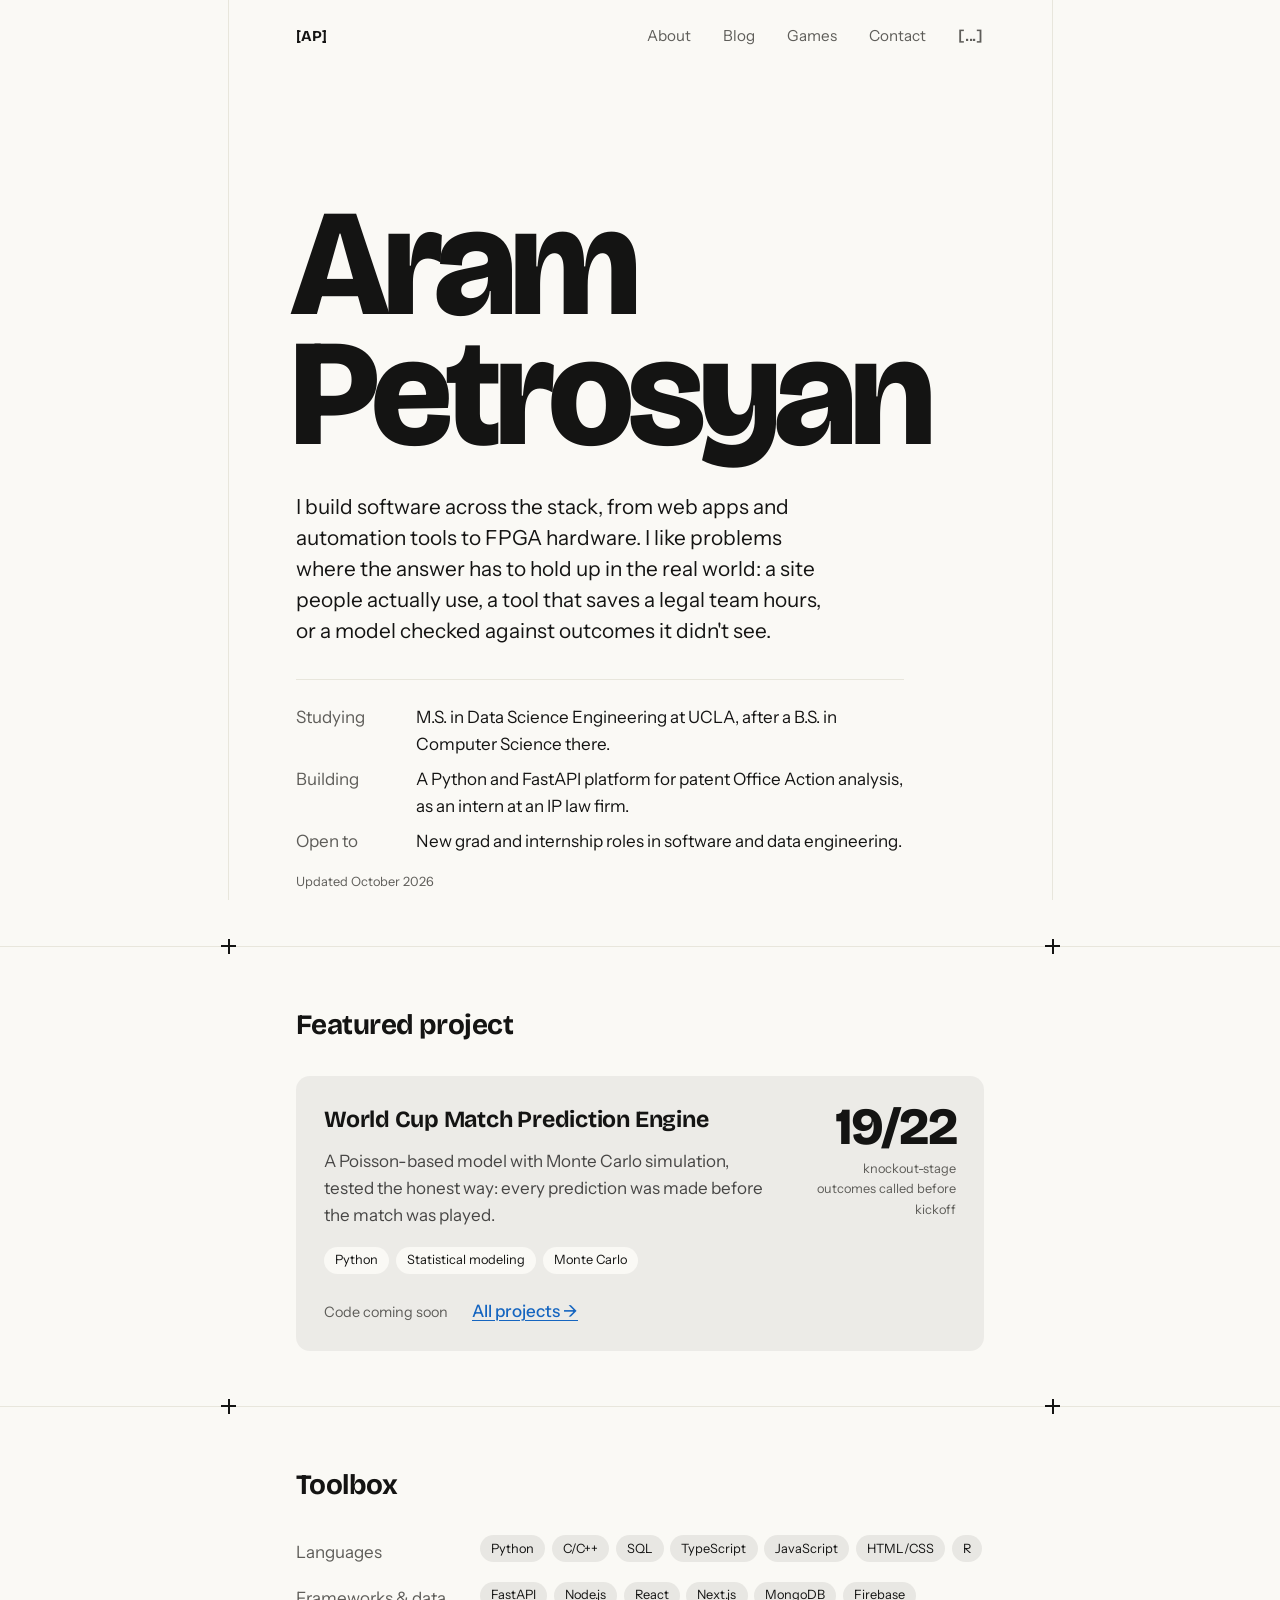
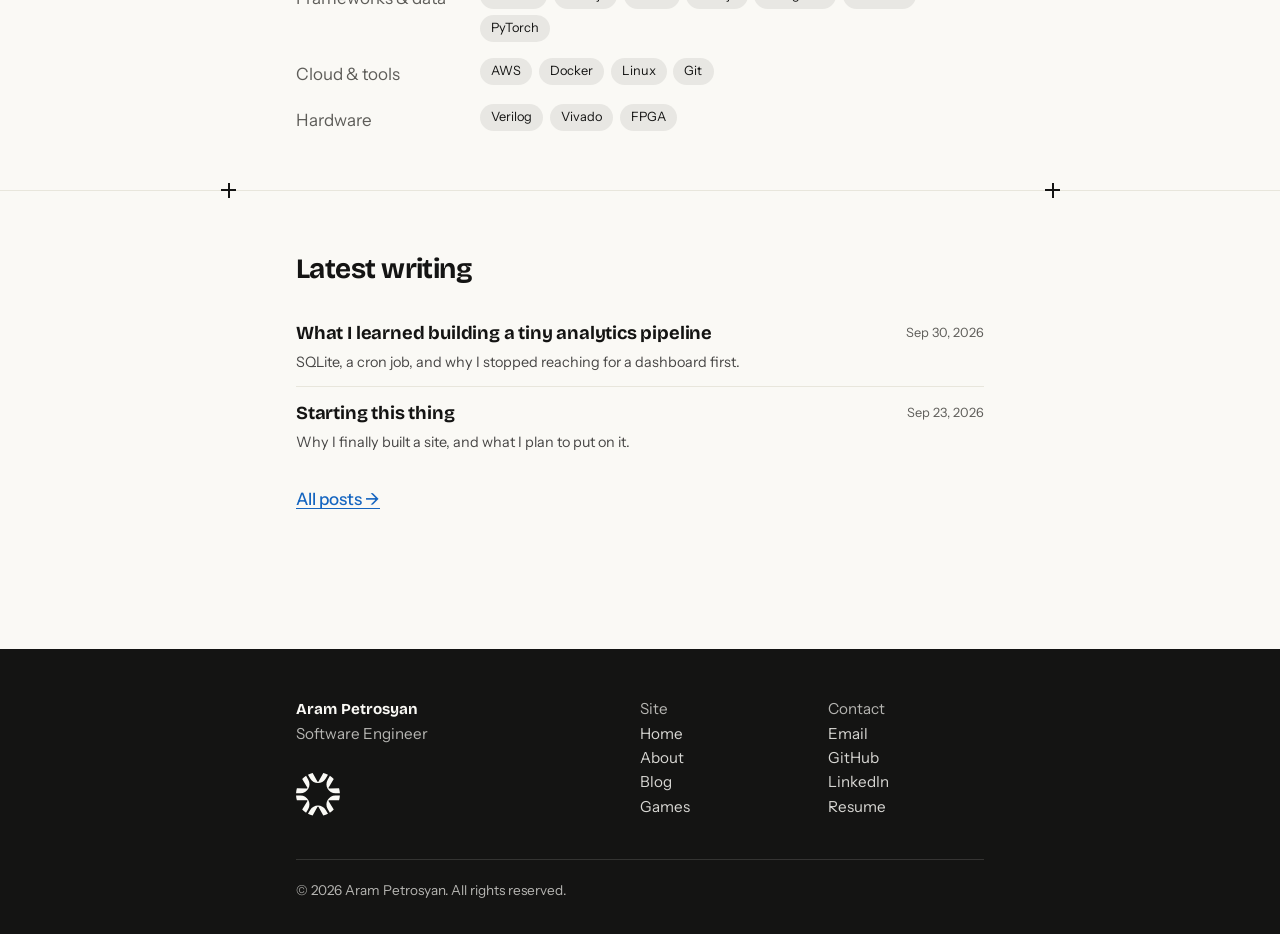
==== commit 59b72692: "Fill in the remaining project details and mark unpublished code Neural Decoder, XR Binary Analysis, " ====
--- a/index.html
+++ b/index.html
@@ -74,7 +74,8 @@
   font-size: 0.8rem;
 }
 .feature .chips li { background: var(--paper); }
-.feature-links { grid-column: 1 / -1; display: flex; gap: 1.5rem; }
+.feature-links { grid-column: 1 / -1; display: flex; align-items: baseline; gap: 1.5rem; }
+.code-soon { font-size: 0.9rem; color: var(--muted); }   /* until the repo is public */
 .feature-links .more { margin-top: 0; }
 
 /* Toolbox: a label per group, chips beside it */
@@ -176,7 +177,7 @@
       <span>knockout-stage outcomes called before kickoff</span>
     </div>
     <div class="feature-links">
-      <a class="more" href="#">Code &rarr;</a>
+      <span class="code-soon">Code coming soon</span>
       <a class="more" href="about.html#projects">All projects &rarr;</a>
     </div>
   </article>
--- a/styles.css
+++ b/styles.css
@@ -262,6 +262,8 @@
   color: var(--accent);
   text-decoration-thickness: 2px;
 }
+/* A project whose code isn't public yet: plain text, not a link */
+.projects .links.soon { font-size: 0.85rem; color: var(--muted); }
 .stack {
   grid-column: 1 / -1;
   margin-top: 0.4rem;
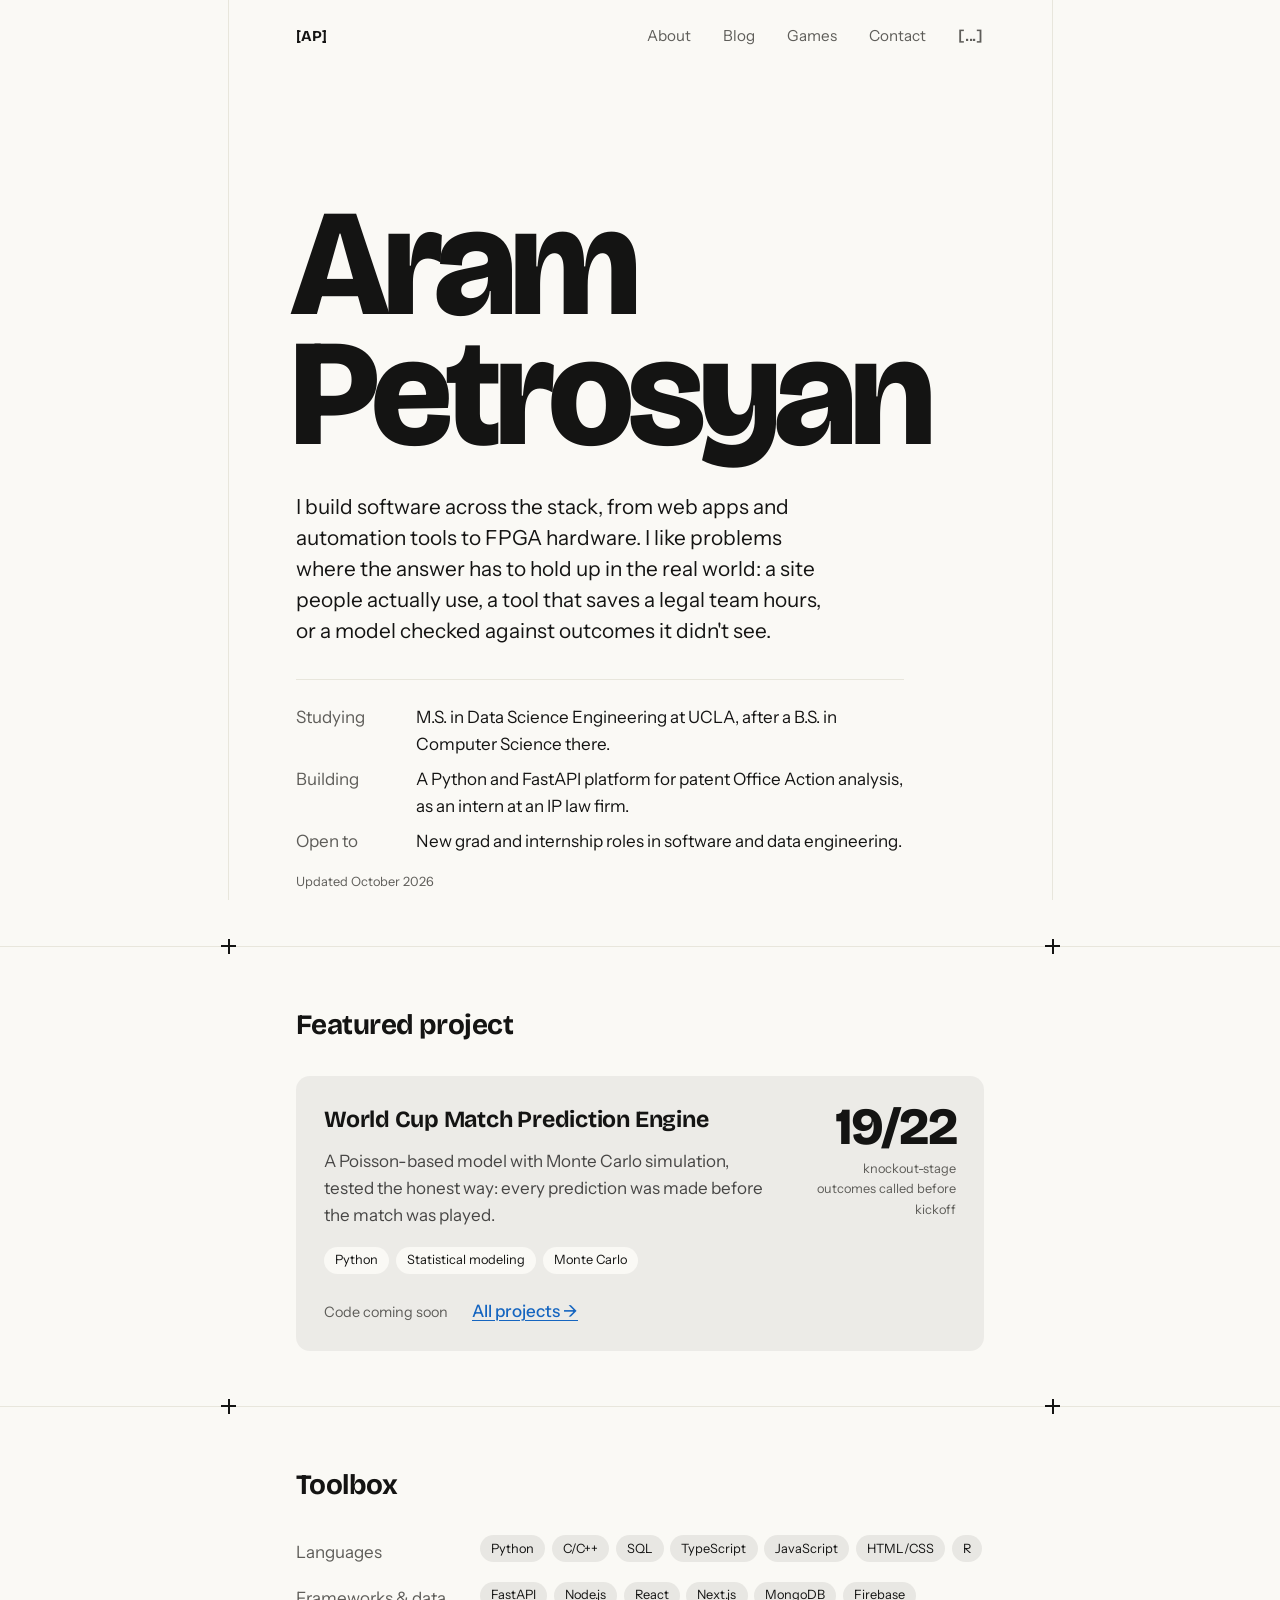
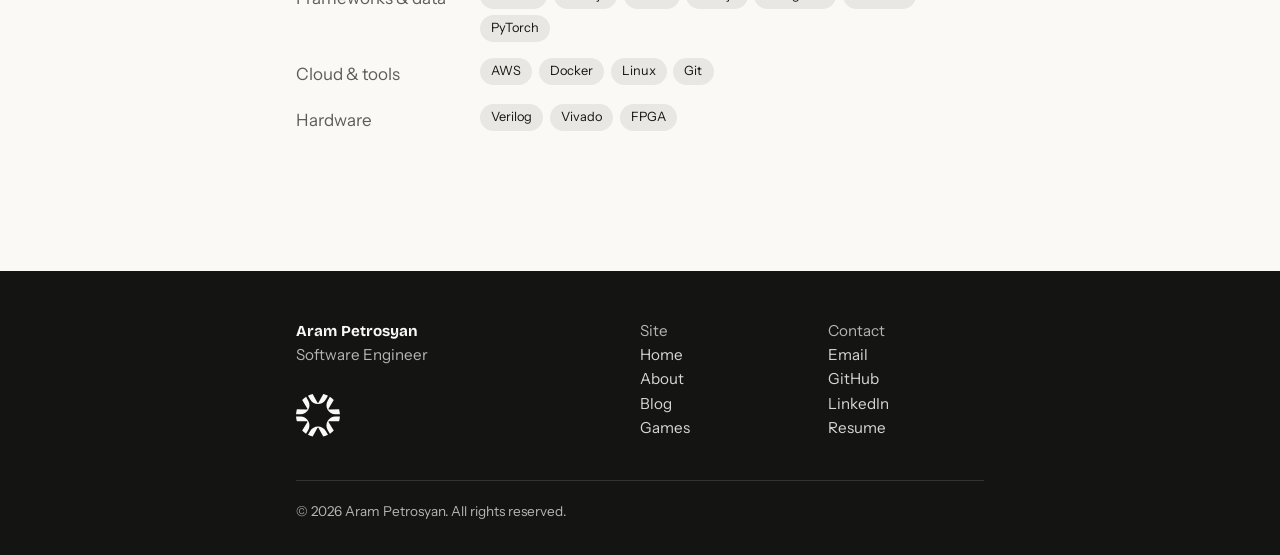
==== commit 787ef2bd: "Show a coming-soon Blog page and keep the full blog as a draft blog.html is now a short in-progress " ====
--- a/index.html
+++ b/index.html
@@ -100,6 +100,11 @@
 .latest h3 { font-size: 1.15rem; }
 .latest p { margin: 0.15rem 0 0; font-size: 0.9rem; color: var(--soft-ink); }
 .latest time { font-size: 0.8rem; color: var(--muted); white-space: nowrap; padding-top: 0.2rem; }
+
+/* While Latest writing is hidden, the section above it is the
+   last one showing, so it drops its divider and grid marks too. */
+section:has(+ section[hidden])::after,
+section:has(+ section[hidden]) > .xmark { display: none; }
 
 @media (max-width: 560px) {
   .now, .tools { grid-template-columns: 1fr; gap: 0.15rem; }
@@ -204,9 +209,10 @@
 <!-- ============================================================
      BLOCK 5: LATEST WRITING
      Filled in by the script at the bottom with the newest posts
-     from blog.html, so nothing to edit here when you post.
-     ============================================================ -->
-<section aria-labelledby="latest-h">
+     from blog.html, so nothing to edit here when you post. Hidden
+     until blog.html has posts (it's a coming-soon page for now).
+     ============================================================ -->
+<section id="latest-section" aria-labelledby="latest-h" hidden>
   <h2 id="latest-h">Latest writing</h2>
   <ul class="latest" id="latest"></ul>
   <a class="more" href="blog.html">All posts &rarr;</a>
@@ -256,7 +262,8 @@
 <script src="footer.js"></script>
 <script>
 /* Latest writing: reads the newest two posts from blog.html, so
-   this updates whenever a post is added there. */
+   this updates whenever a post is added there. The section stays
+   hidden while blog.html has none. */
 (function () {
   var list = document.getElementById("latest");
   fetch("blog.html")
@@ -264,6 +271,7 @@
     .then(function (html) {
       var doc = new DOMParser().parseFromString(html, "text/html");
       var posts = doc.querySelectorAll(".posts .entry");
+      if (posts.length) document.getElementById("latest-section").hidden = false;
       for (var i = 0; i < Math.min(2, posts.length); i++) {
         var p = posts[i], time = p.querySelector("time");
         var li = document.createElement("li");
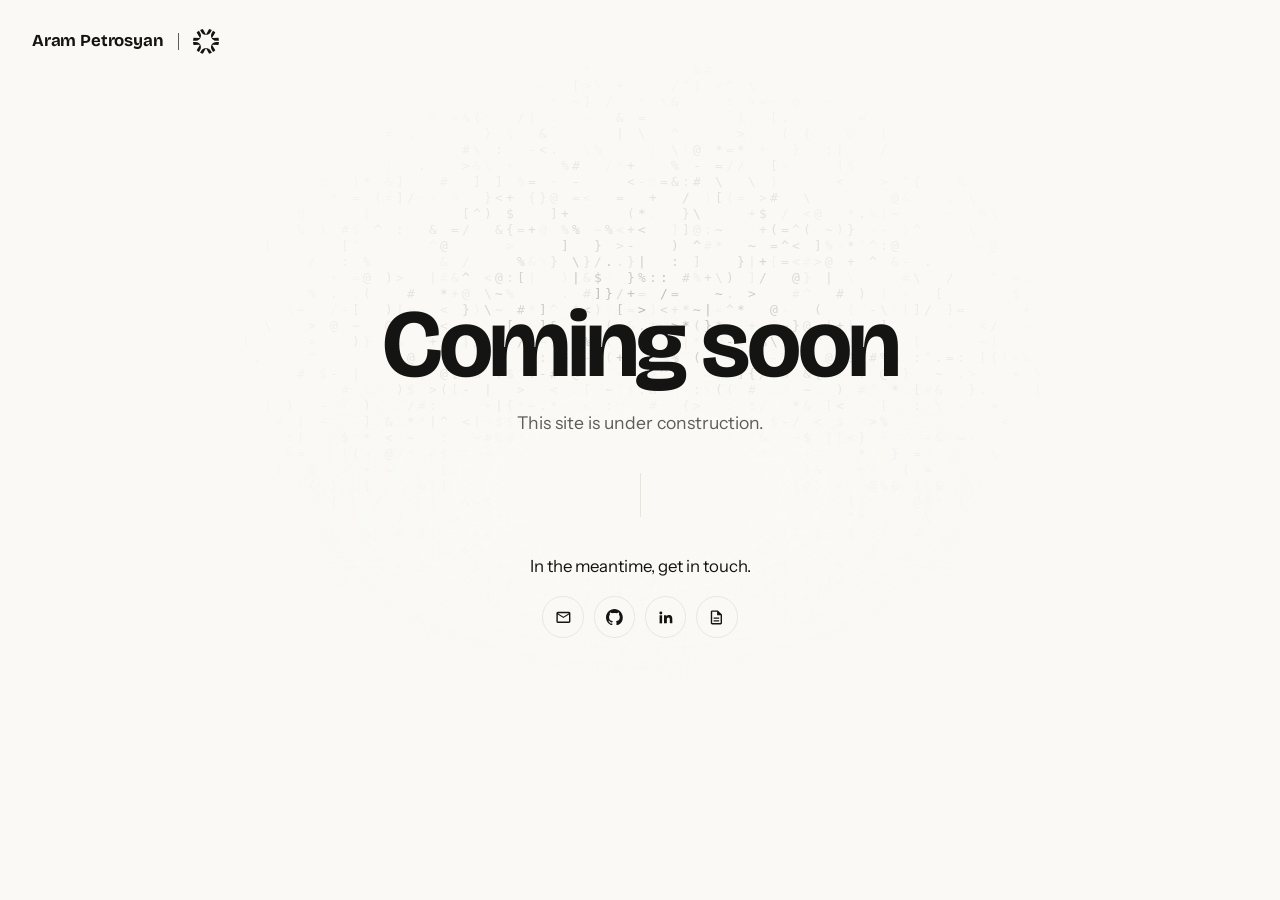
==== commit 23eb6d61: "Show a coming-soon home page while the site is rebuilt" ====
--- a/index.html
+++ b/index.html
@@ -3,7 +3,7 @@
 <head>
 <meta charset="UTF-8">
 <meta name="viewport" content="width=device-width, initial-scale=1, viewport-fit=cover">
-<title>AP | Portfolio</title>
+<title>AP | Coming soon</title>
 <meta name="description" content="Aram Petrosyan, UCLA Computer Science graduate and M.S. Data Science Engineering student. Software, web, and hardware projects.">
 <link rel="icon" href="icons/favicon.svg" type="image/svg+xml">
 <link rel="icon" href="icons/favicon-32.png" type="image/png" sizes="32x32">
@@ -21,280 +21,216 @@
 <script src="settings.js"></script>
 
 <style>
-/* Home page sections, each pointing somewhere else on the site:
-   a featured project, the toolbox, and the latest posts (read
-   from blog.html). */
-.more {
-  display: inline-block;
-  margin-top: 1.25rem;
-  font-weight: 500;
-}
-
-/* Now, under the intro: small labels beside what's going on this
-   season, quieter than the intro so the name stays the loud part */
-.now {
+/* ============================================================
+   COMING SOON
+   The whole home page while the site is rebuilt (the full page
+   waits in home-draft.html). A field of ASCII characters drifts
+   and fades behind the text, brightest near the top center; the
+   script at the bottom draws it on a canvas.
+   ============================================================ */
+html, body { height: 100%; }
+body {
+  display: flex;
+  flex-direction: column;
+  min-height: 100vh;
+  overflow-x: hidden;
+}
+.ascii {
+  position: fixed;
+  inset: 0;
+  width: 100%;
+  height: 100%;
+  pointer-events: none;
+  z-index: -2;           /* behind everything, even the patch behind the words */
+}
+
+/* Top left: name, a bar, the logo */
+.cs-top {
+  position: relative;
+  display: flex;
+  align-items: center;
+  gap: 0.9rem;
+  padding: 1.75rem 2rem;
+}
+.cs-top b {
+  font-family: var(--display);
+  font-weight: 700;
+  font-size: 1.05rem;
+  letter-spacing: -0.01em;
+}
+.cs-bar { width: 1px; height: 1.1rem; background: var(--muted); }
+/* the logo is a mask over the text color, so it follows the theme */
+.cs-logo {
+  width: 1.6rem;
+  aspect-ratio: 100 / 98;
+  background: var(--ink);
+  -webkit-mask: url("icons/logo.svg") no-repeat center / contain;
+          mask: url("icons/logo.svg") no-repeat center / contain;
+}
+
+/* Center: the message and the contact links */
+.cs {
+  position: relative;
+  flex: 1;
+  display: flex;
+  flex-direction: column;
+  align-items: center;
+  justify-content: center;
+  padding: 2rem 1.5rem 5rem;
+  text-align: center;
+}
+/* a soft patch of page color behind the words, so the characters
+   never fight with the text */
+.cs::before {
+  content: "";
+  position: absolute;
+  left: 50%;
+  top: 50%;
+  width: min(44rem, 100vw);
+  height: 24rem;
+  transform: translate(-50%, -50%);
+  background: radial-gradient(closest-side, var(--paper) 35%, transparent);
+  z-index: -1;
+}
+.cs h1 {
+  margin: 0;
+  font-family: var(--display);
+  font-weight: 700;
+  font-size: clamp(3rem, 11vw, 6rem);
+  line-height: 1;
+  letter-spacing: -0.035em;
+}
+.cs-sub { margin: 1rem 0 0; font-size: 1.1rem; color: var(--muted); }
+.cs-rule { width: 1px; height: 2.75rem; margin: 2.25rem 0; background: var(--line); }
+.cs-reach { margin: 0 0 1rem; font-size: 1.05rem; }
+.cs-links { list-style: none; display: flex; gap: 0.6rem; margin: 0; padding: 0; }
+.cs-links a {
   display: grid;
-  grid-template-columns: 6.5rem 1fr;
-  gap: 0.5rem 1rem;
-  max-width: 38rem;
-  margin: 2rem 0 0;
-  padding-top: 1.5rem;
-  border-top: 1px solid var(--line);
-}
-.now dt { color: var(--muted); }
-.now dd { margin: 0; }
-.hero .updated { margin: 1rem 0 0; font-size: 0.8rem; color: var(--muted); }
-
-/* Featured project: a card with its headline number */
-.feature {
-  display: grid;
-  grid-template-columns: minmax(0, 1fr) auto;
-  gap: 1.5rem 2rem;
-  padding: 1.6rem 1.75rem;
-  border-radius: 14px;
-  background: var(--card);
-}
-.feature h3 { font-size: 1.45rem; }
-.feature p { margin: 0.6rem 0 0; color: var(--soft-ink); }
-.stat { text-align: right; }
-.stat b {
-  display: block;
-  font-family: var(--display);
-  font-size: 3.25rem;
-  font-weight: 800;
-  line-height: 1;
-  letter-spacing: -0.03em;
-}
-.stat span { display: block; max-width: 9rem; margin-top: 0.35rem; font-size: 0.8rem; color: var(--muted); }
-.chips { list-style: none; display: flex; flex-wrap: wrap; gap: 0.4rem; margin: 1.1rem 0 0; padding: 0; }
-.chips li {
-  padding: 0.2rem 0.7rem;
-  border-radius: 999px;
-  background: var(--chip);
-  font-size: 0.8rem;
-}
-.feature .chips li { background: var(--paper); }
-.feature-links { grid-column: 1 / -1; display: flex; align-items: baseline; gap: 1.5rem; }
-.code-soon { font-size: 0.9rem; color: var(--muted); }   /* until the repo is public */
-.feature-links .more { margin-top: 0; }
-
-/* Toolbox: a label per group, chips beside it */
-.tools { display: grid; grid-template-columns: 10.5rem 1fr; gap: 1rem; margin: 0; }
-.tools dt { color: var(--muted); padding-top: 0.2rem; }
-.tools dd { margin: 0; }
-.tools .chips { margin: 0; }
-
-/* Latest posts: rows like the blog list */
-.latest { list-style: none; margin: 0; padding: 0; }
-.latest a {
-  display: grid;
-  grid-template-columns: minmax(0, 1fr) auto;
-  gap: 1.5rem;
-  padding: 0.75rem 0;
-  border-top: 1px solid var(--line);
+  place-items: center;
+  width: 2.6rem;
+  height: 2.6rem;
+  border: 1px solid var(--line);
+  border-radius: 50%;
+  background: var(--paper);
   color: var(--ink);
-  text-decoration: none;
-}
-.latest li:first-child a { border-top: 0; padding-top: 0; }
-.latest a:hover h3 { color: var(--accent); }
-.latest h3 { font-size: 1.15rem; }
-.latest p { margin: 0.15rem 0 0; font-size: 0.9rem; color: var(--soft-ink); }
-.latest time { font-size: 0.8rem; color: var(--muted); white-space: nowrap; padding-top: 0.2rem; }
-
-/* While Latest writing is hidden, the section above it is the
-   last one showing, so it drops its divider and grid marks too. */
-section:has(+ section[hidden])::after,
-section:has(+ section[hidden]) > .xmark { display: none; }
+  transition: border-color 0.15s, transform 0.15s;
+}
+.cs-links a:hover { border-color: var(--ink); transform: translateY(-2px); }
+.cs-links svg { width: 1.05rem; height: 1.05rem; fill: currentColor; }
 
 @media (max-width: 560px) {
-  .now, .tools { grid-template-columns: 1fr; gap: 0.15rem; }
-  .now dd, .tools dd { margin-bottom: 0.6rem; }
-  .feature { grid-template-columns: 1fr; padding: 1.25rem; }
-  .stat { text-align: left; }
-  .latest a { grid-template-columns: 1fr; gap: 0.2rem; }
+  .cs-top { padding: 1.25rem 1.25rem; }
+}
+@media (prefers-reduced-motion: reduce) {
+  .cs-links a { transition: none; }
 }
 </style>
 </head>
 
 <body>
 
-<!-- The two vertical rules of the drafting grid -->
-<div class="page-rules" aria-hidden="true"></div>
-<div class="wrap">
-
-<!-- ============================================================
-     BLOCK 1: NAV
-     Add a menu item by copying one <li> line.
-     Links starting with # jump to a section on this page.
-     Links ending in .html go to another page.
-     This nav is repeated on every page. If you change it here,
-     change it on the others too.
-     ============================================================ -->
-<nav aria-label="Main">
-  <a class="home" href="#" data-hover-text="[Aram Petrosyan]">[AP]</a>
-  <ul>
-    <li><a href="about.html">About</a></li>
-    <li><a href="blog.html">Blog</a></li>
-    <li><a href="games.html">Games</a></li>
-    <li><a href="contact.html">Contact</a></li>
-    <li><a href="#" id="settings-btn" class="no-scramble" aria-haspopup="dialog" aria-expanded="false">[...]</a></li>
+<canvas class="ascii" id="ascii" aria-hidden="true"></canvas>
+
+<header class="cs-top">
+  <b>Aram Petrosyan</b>
+  <span class="cs-bar" aria-hidden="true"></span>
+  <span class="cs-logo" role="img" aria-label="AP logo"></span>
+</header>
+
+<main class="cs">
+  <h1>Coming soon</h1>
+  <p class="cs-sub">This site is under construction.</p>
+  <span class="cs-rule" aria-hidden="true"></span>
+  <p class="cs-reach">In the meantime, get in touch.</p>
+  <ul class="cs-links">
+    <li><a href="mailto:apetrosyan15@ucla.edu" aria-label="Email" title="Email"><svg viewBox="0 -960 960 960" aria-hidden="true"><path d="M160-160q-33 0-56.5-23.5T80-240v-480q0-33 23.5-56.5T160-800h640q33 0 56.5 23.5T880-720v480q0 33-23.5 56.5T800-160H160Zm320-280L160-640v400h640v-400L480-440Zm0-80 320-200H160l320 200Z"/></svg></a></li>
+    <li><a href="https://github.com/aarampetrosyann" aria-label="GitHub" title="GitHub"><svg viewBox="0 0 16 16" aria-hidden="true"><path d="M8 0C3.58 0 0 3.58 0 8c0 3.54 2.29 6.53 5.47 7.59.4.07.55-.17.55-.38 0-.19-.01-.82-.01-1.49-2.01.37-2.53-.49-2.69-.94-.09-.23-.48-.94-.82-1.13-.28-.15-.68-.52-.01-.53.63-.01 1.08.58 1.23.82.72 1.21 1.87.87 2.33.66.07-.52.28-.87.51-1.07-1.78-.2-3.64-.89-3.64-3.95 0-.87.31-1.59.82-2.15-.08-.2-.36-1.02.08-2.12 0 0 .67-.21 2.2.82.64-.18 1.32-.27 2-.27.68 0 1.36.09 2 .27 1.53-1.04 2.2-.82 2.2-.82.44 1.1.16 1.92.08 2.12.51.56.82 1.27.82 2.15 0 3.07-1.87 3.75-3.65 3.95.29.25.54.73.54 1.48 0 1.07-.01 1.93-.01 2.2 0 .21.15.46.55.38A8.01 8.01 0 0 0 16 8c0-4.42-3.58-8-8-8z"/></svg></a></li>
+    <li><a href="https://linkedin.com/in/a-petrosyan" aria-label="LinkedIn" title="LinkedIn"><svg viewBox="0 0 24 24" aria-hidden="true"><circle cx="5.5" cy="5.6" r="2.1"/><rect x="3.7" y="9" width="3.6" height="11.5"/><path d="M10 9h3.5v1.6c.6-1 1.9-1.9 3.8-1.9 3.8 0 4.6 2.5 4.6 5.8v6h-3.6v-5.3c0-1.4-.1-3.1-2-3.1-1.9 0-2.2 1.5-2.2 3v5.4H10z"/></svg></a></li>
+    <li><a href="files/aram-petrosyan-resume.pdf" aria-label="Resume" title="Resume"><svg viewBox="0 -960 960 960" aria-hidden="true"><path d="M320-240h320v-80H320v80Zm0-160h320v-80H320v80ZM240-80q-33 0-56.5-23.5T160-160v-640q0-33 23.5-56.5T240-880h320l240 240v480q0 33-23.5 56.5T720-80H240Zm280-520v-200H240v640h480v-440H520Z"/></svg></a></li>
   </ul>
-</nav>
-
-<!-- ============================================================
-     BLOCK 2: HERO
-     Your name, who you are in a few lines, and what's going on
-     right now. Change the Now rows whenever they stop being true,
-     and the date under them.
-     ============================================================ -->
-<header class="hero">
-  <h1>Aram<br>Petrosyan</h1>
-  <p>I build software across the stack, from web apps and automation tools to FPGA hardware. I like problems where the answer has to hold up in the real world: a site people actually use, a tool that saves a legal team hours, or a model checked against outcomes it didn't see.</p>
-  <dl class="now">
-    <dt>Studying</dt>
-    <dd>M.S. in Data Science Engineering at UCLA, after a B.S. in Computer Science there.</dd>
-    <dt>Building</dt>
-    <dd>A Python and FastAPI platform for patent Office Action analysis, as an intern at an IP law firm.</dd>
-    <dt>Open to</dt>
-    <dd>New grad and internship roles in software and data engineering.</dd>
-  </dl>
-  <p class="updated">Updated October 2026</p>
-</header>
-
-<main>
-
-<!-- ============================================================
-     BLOCK 3: FEATURED PROJECT
-     One project in a little more depth. The full list is on
-     about.html; swap this for whichever project you're proudest
-     of right now.
-     ============================================================ -->
-<section aria-labelledby="feature-h">
-  <h2 id="feature-h">Featured project</h2>
-  <article class="feature">
-    <div>
-      <h3>World Cup Match Prediction Engine</h3>
-      <p>A Poisson-based model with Monte Carlo simulation, tested the honest way: every prediction was made before the match was played.</p>
-      <ul class="chips"><li>Python</li><li>Statistical modeling</li><li>Monte Carlo</li></ul>
-    </div>
-    <div class="stat">
-      <b>19/22</b>
-      <span>knockout-stage outcomes called before kickoff</span>
-    </div>
-    <div class="feature-links">
-      <span class="code-soon">Code coming soon</span>
-      <a class="more" href="about.html#projects">All projects &rarr;</a>
-    </div>
-  </article>
-</section>
-
-<!-- ============================================================
-     BLOCK 4: TOOLBOX
-     Languages and tools, from the resume. One <li> per chip.
-     ============================================================ -->
-<section aria-labelledby="tools-h">
-  <h2 id="tools-h">Toolbox</h2>
-  <dl class="tools">
-    <dt>Languages</dt>
-    <dd><ul class="chips"><li>Python</li><li>C/C++</li><li>SQL</li><li>TypeScript</li><li>JavaScript</li><li>HTML/CSS</li><li>R</li></ul></dd>
-    <dt>Frameworks &amp; data</dt>
-    <dd><ul class="chips"><li>FastAPI</li><li>Node.js</li><li>React</li><li>Next.js</li><li>MongoDB</li><li>Firebase</li><li>PyTorch</li></ul></dd>
-    <dt>Cloud &amp; tools</dt>
-    <dd><ul class="chips"><li>AWS</li><li>Docker</li><li>Linux</li><li>Git</li></ul></dd>
-    <dt>Hardware</dt>
-    <dd><ul class="chips"><li>Verilog</li><li>Vivado</li><li>FPGA</li></ul></dd>
-  </dl>
-</section>
-
-<!-- ============================================================
-     BLOCK 5: LATEST WRITING
-     Filled in by the script at the bottom with the newest posts
-     from blog.html, so nothing to edit here when you post. Hidden
-     until blog.html has posts (it's a coming-soon page for now).
-     ============================================================ -->
-<section id="latest-section" aria-labelledby="latest-h" hidden>
-  <h2 id="latest-h">Latest writing</h2>
-  <ul class="latest" id="latest"></ul>
-  <a class="more" href="blog.html">All posts &rarr;</a>
-</section>
-
 </main>
 
-</div>
-
-<!-- FOOTER: same on every page. Keep the copies on every page in sync.
-     Links use this page's path back to the site root. -->
-<footer class="site-footer">
-  <div class="footer-inner">
-    <div class="footer-cols">
-      <div class="footer-id">
-        <a class="footer-name" href="index.html">Aram Petrosyan</a>
-        <p>Software Engineer</p>
-        <span class="footer-logo" aria-hidden="true"></span>
-      </div>
-      <div>
-        <p class="footer-h">Site</p>
-        <ul>
-          <li><a href="index.html">Home</a></li>
-          <li><a href="about.html">About</a></li>
-          <li><a href="blog.html">Blog</a></li>
-          <li><a href="games.html">Games</a></li>
-        </ul>
-      </div>
-      <div>
-        <p class="footer-h">Contact</p>
-        <ul>
-          <li><a href="mailto:apetrosyan15@ucla.edu">Email</a></li>
-          <li><a href="https://github.com/aarampetrosyann">GitHub</a></li>
-          <li><a href="https://linkedin.com/in/a-petrosyan">LinkedIn</a></li>
-          <li><a href="files/aram-petrosyan-resume.pdf">Resume</a></li>
-        </ul>
-      </div>
-    </div>
-    <p class="footer-copy">&copy; <span class="yr">2026</span> Aram Petrosyan. All rights reserved.</p>
-  </div>
-</footer>
-
-<!-- Hover scramble effect on the nav links -->
-<script src="scramble.js"></script>
-<script src="navpanel.js"></script>
-<script src="marks.js"></script>
-<script src="footer.js"></script>
 <script>
-/* Latest writing: reads the newest two posts from blog.html, so
-   this updates whenever a post is added there. The section stays
-   hidden while blog.html has none. */
+/* ASCII field: a grid of characters, each fading in and out on its
+   own slow rhythm, brightest in a glow near the top center and gone
+   by the edges. A character swaps for another while it's faded out,
+   so the field keeps changing. Drawn in the page's text color, so it
+   follows the theme; holds still for reduced motion. */
 (function () {
-  var list = document.getElementById("latest");
-  fetch("blog.html")
-    .then(function (r) { return r.text(); })
-    .then(function (html) {
-      var doc = new DOMParser().parseFromString(html, "text/html");
-      var posts = doc.querySelectorAll(".posts .entry");
-      if (posts.length) document.getElementById("latest-section").hidden = false;
-      for (var i = 0; i < Math.min(2, posts.length); i++) {
-        var p = posts[i], time = p.querySelector("time");
-        var li = document.createElement("li");
-        var a = document.createElement("a");
-        a.href = p.querySelector("a").getAttribute("href");
-        var text = document.createElement("div");
-        var h = document.createElement("h3");
-        h.textContent = p.querySelector("h3").textContent;
-        var d = document.createElement("p");
-        d.textContent = p.querySelector(".post-text p").textContent;
-        text.appendChild(h);
-        text.appendChild(d);
-        var t = document.createElement("time");
-        t.dateTime = time.getAttribute("datetime");
-        t.textContent = new Intl.DateTimeFormat("en-US", { month: "short", day: "numeric", year: "numeric", timeZone: "UTC" })
-          .format(new Date(t.dateTime));
-        a.appendChild(text);
-        a.appendChild(t);
-        li.appendChild(a);
-        list.appendChild(li);
+  var canvas = document.getElementById("ascii");
+  var ctx = canvas.getContext("2d");
+  var CHARS = ".:-=+*~^<>/\\|()[]{}#%&@$";
+  var FONT = 13, CELL_W = 11, CELL_H = 16;
+  var cols, rows, w, h, cells;
+  var still = window.matchMedia("(prefers-reduced-motion: reduce)").matches;
+
+  function size() {
+    var dpr = window.devicePixelRatio || 1;
+    w = window.innerWidth; h = window.innerHeight;
+    canvas.width = Math.round(w * dpr);
+    canvas.height = Math.round(h * dpr);
+    ctx.setTransform(dpr, 0, 0, dpr, 0, 0);
+    cols = Math.ceil(w / CELL_W);
+    rows = Math.ceil(h / CELL_H);
+
+    // Each cell: how strong the glow is there, and its own speed,
+    // phase and character.
+    var cx = w / 2, cy = h * 0.38, reach = Math.max(w * 0.4, h * 0.5);
+    cells = [];
+    for (var r = 0; r < rows; r++) {
+      for (var c = 0; c < cols; c++) {
+        var x = c * CELL_W, y = r * CELL_H;
+        var d = Math.hypot((x - cx) * 0.85, (y - cy) * 1.2) / reach;
+        var glow = Math.max(0, 1 - d);
+        if (glow < 0.02) continue;
+        cells.push({
+          x: x, y: y,
+          glow: glow * glow * glow,
+          speed: 0.25 + Math.random() * 0.9,
+          phase: Math.random() * Math.PI * 2,
+          ch: CHARS[Math.floor(Math.random() * CHARS.length)],
+          wasLow: false
+        });
       }
-    })
-    .catch(function () {});
+    }
+  }
+
+  function draw(t) {
+    ctx.clearRect(0, 0, w, h);
+    ctx.font = FONT + "px ui-monospace, 'SF Mono', Menlo, Consolas, monospace";
+    ctx.textBaseline = "top";
+    ctx.fillStyle = getComputedStyle(document.documentElement).getPropertyValue("--ink").trim();
+    for (var i = 0; i < cells.length; i++) {
+      var q = cells[i];
+      var wave = 0.5 + 0.5 * Math.sin(t * q.speed + q.phase);
+      var a = q.glow * wave * wave * 0.42;
+      if (a < 0.015) {
+        if (!q.wasLow) {               // faded out: come back as a new character
+          q.ch = CHARS[Math.floor(Math.random() * CHARS.length)];
+          q.wasLow = true;
+        }
+        continue;
+      }
+      q.wasLow = false;
+      ctx.globalAlpha = a;
+      ctx.fillText(q.ch, q.x, q.y);
+    }
+    ctx.globalAlpha = 1;
+  }
+
+  // About 20 frames a second is plenty for a slow fade, and cheap.
+  var last = 0;
+  function frame(now) {
+    if (now - last > 50) { last = now; draw(now / 1000); }
+    requestAnimationFrame(frame);
+  }
+
+  size();
+  window.addEventListener("resize", function () { size(); if (still) draw(2); });
+  // Redraw when the theme changes, since the color comes from it.
+  new MutationObserver(function () { if (still) draw(2); })
+    .observe(document.documentElement, { attributes: true, attributeFilter: ["data-theme"] });
+  if (still) draw(2); else requestAnimationFrame(frame);
 })();
 </script>
 </body>
--- a/styles.css
+++ b/styles.css
@@ -515,7 +515,7 @@
   background: var(--chip);
 }
 .prose pre,
-.code {
+.prose .code {   /* scoped to posts: the 404 page has its own .code */
   margin: 1.75rem 0;
   border-radius: 12px;
   background: var(--surface);
@@ -527,7 +527,7 @@
   font-size: 0.85rem;
   line-height: 1.6;
 }
-.code pre { margin: 0; padding-top: 0.25rem; background: none; }
+.prose .code pre { margin: 0; padding-top: 0.25rem; background: none; }
 .prose pre .c { opacity: 0.55; }  /* wrap comments in <span class="c"> */
 .code-bar {
   display: flex;
